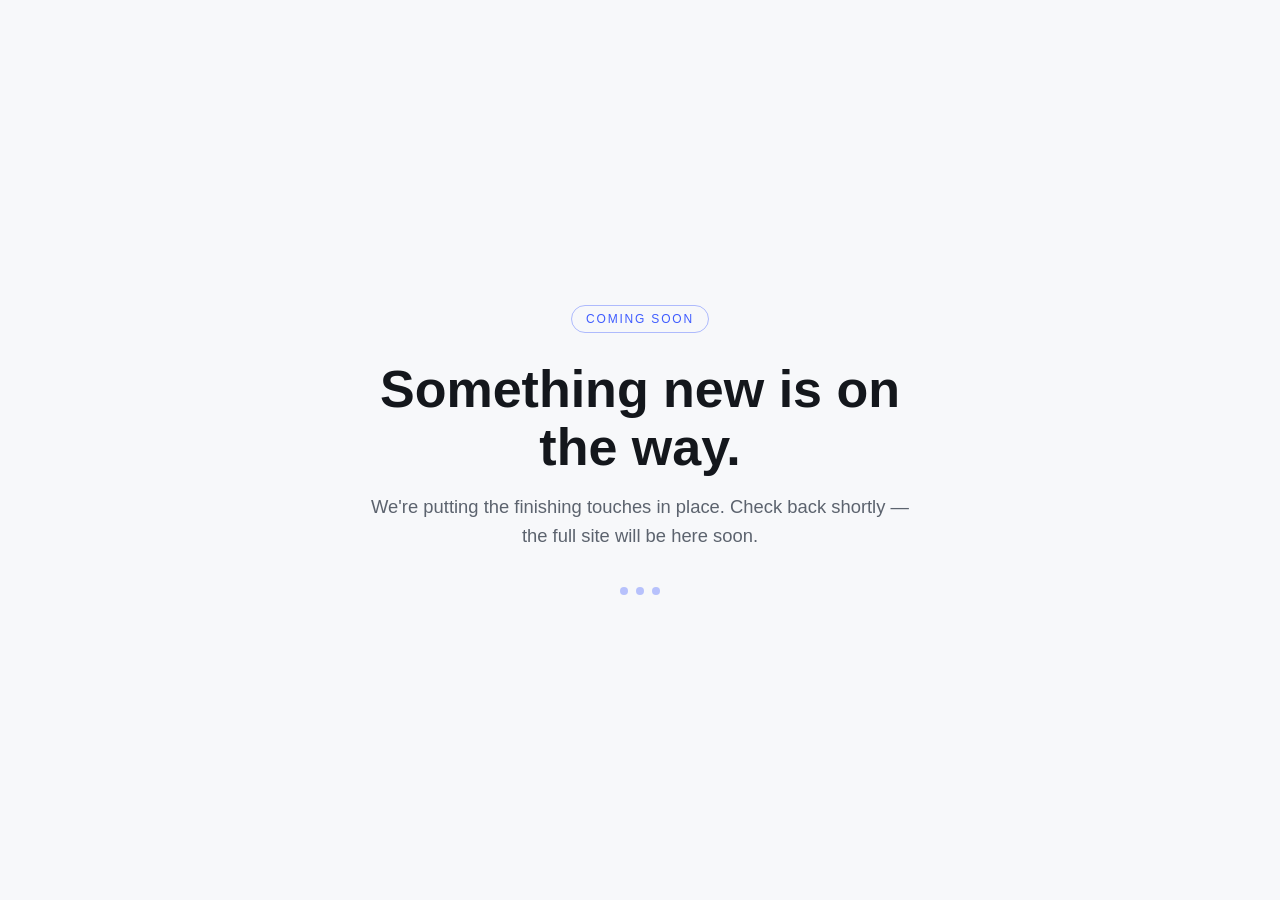
==== index.html @ d92515ae "Add coming soon placeholder page" ====
<!DOCTYPE html>
<html lang="en">
<head>
  <meta charset="UTF-8" />
  <meta name="viewport" content="width=device-width, initial-scale=1.0" />
  <title>Coming Soon</title>
  <style>
    :root {
      --bg: #0f1115;
      --fg: #f5f6f8;
      --muted: #9aa1ac;
      --accent: #6c8cff;
    }
    @media (prefers-color-scheme: light) {
      :root {
        --bg: #f7f8fa;
        --fg: #14171c;
        --muted: #5c636e;
        --accent: #3f5cff;
      }
    }
    * { box-sizing: border-box; }
    html, body { height: 100%; margin: 0; }
    body {
      display: flex;
      align-items: center;
      justify-content: center;
      min-height: 100vh;
      padding: 24px;
      background: var(--bg);
      color: var(--fg);
      font-family: -apple-system, BlinkMacSystemFont, "Segoe UI", Roboto, Helvetica, Arial, sans-serif;
      -webkit-font-smoothing: antialiased;
      text-align: center;
    }
    main {
      max-width: 560px;
    }
    .badge {
      display: inline-block;
      font-size: 0.75rem;
      letter-spacing: 0.15em;
      text-transform: uppercase;
      color: var(--accent);
      border: 1px solid color-mix(in srgb, var(--accent) 40%, transparent);
      border-radius: 999px;
      padding: 6px 14px;
      margin-bottom: 28px;
    }
    h1 {
      font-size: clamp(2rem, 6vw, 3.25rem);
      line-height: 1.1;
      font-weight: 650;
      margin: 0 0 16px;
    }
    p {
      font-size: clamp(1rem, 2.5vw, 1.15rem);
      line-height: 1.6;
      color: var(--muted);
      margin: 0;
    }
    .dots {
      margin-top: 36px;
      display: flex;
      gap: 8px;
      justify-content: center;
    }
    .dots span {
      width: 8px;
      height: 8px;
      border-radius: 50%;
      background: var(--accent);
      opacity: 0.35;
      animation: pulse 1.4s ease-in-out infinite;
    }
    .dots span:nth-child(2) { animation-delay: 0.2s; }
    .dots span:nth-child(3) { animation-delay: 0.4s; }
    @keyframes pulse {
      0%, 100% { opacity: 0.25; transform: scale(1); }
      50% { opacity: 1; transform: scale(1.3); }
    }
    @media (prefers-reduced-motion: reduce) {
      .dots span { animation: none; opacity: 0.6; }
    }
  </style>
</head>
<body>
  <main>
    <span class="badge">Coming soon</span>
    <h1>Something new is on the way.</h1>
    <p>We're putting the finishing touches in place. Check back shortly — the full site will be here soon.</p>
    <div class="dots" aria-hidden="true">
      <span></span><span></span><span></span>
    </div>
  </main>
</body>
</html>
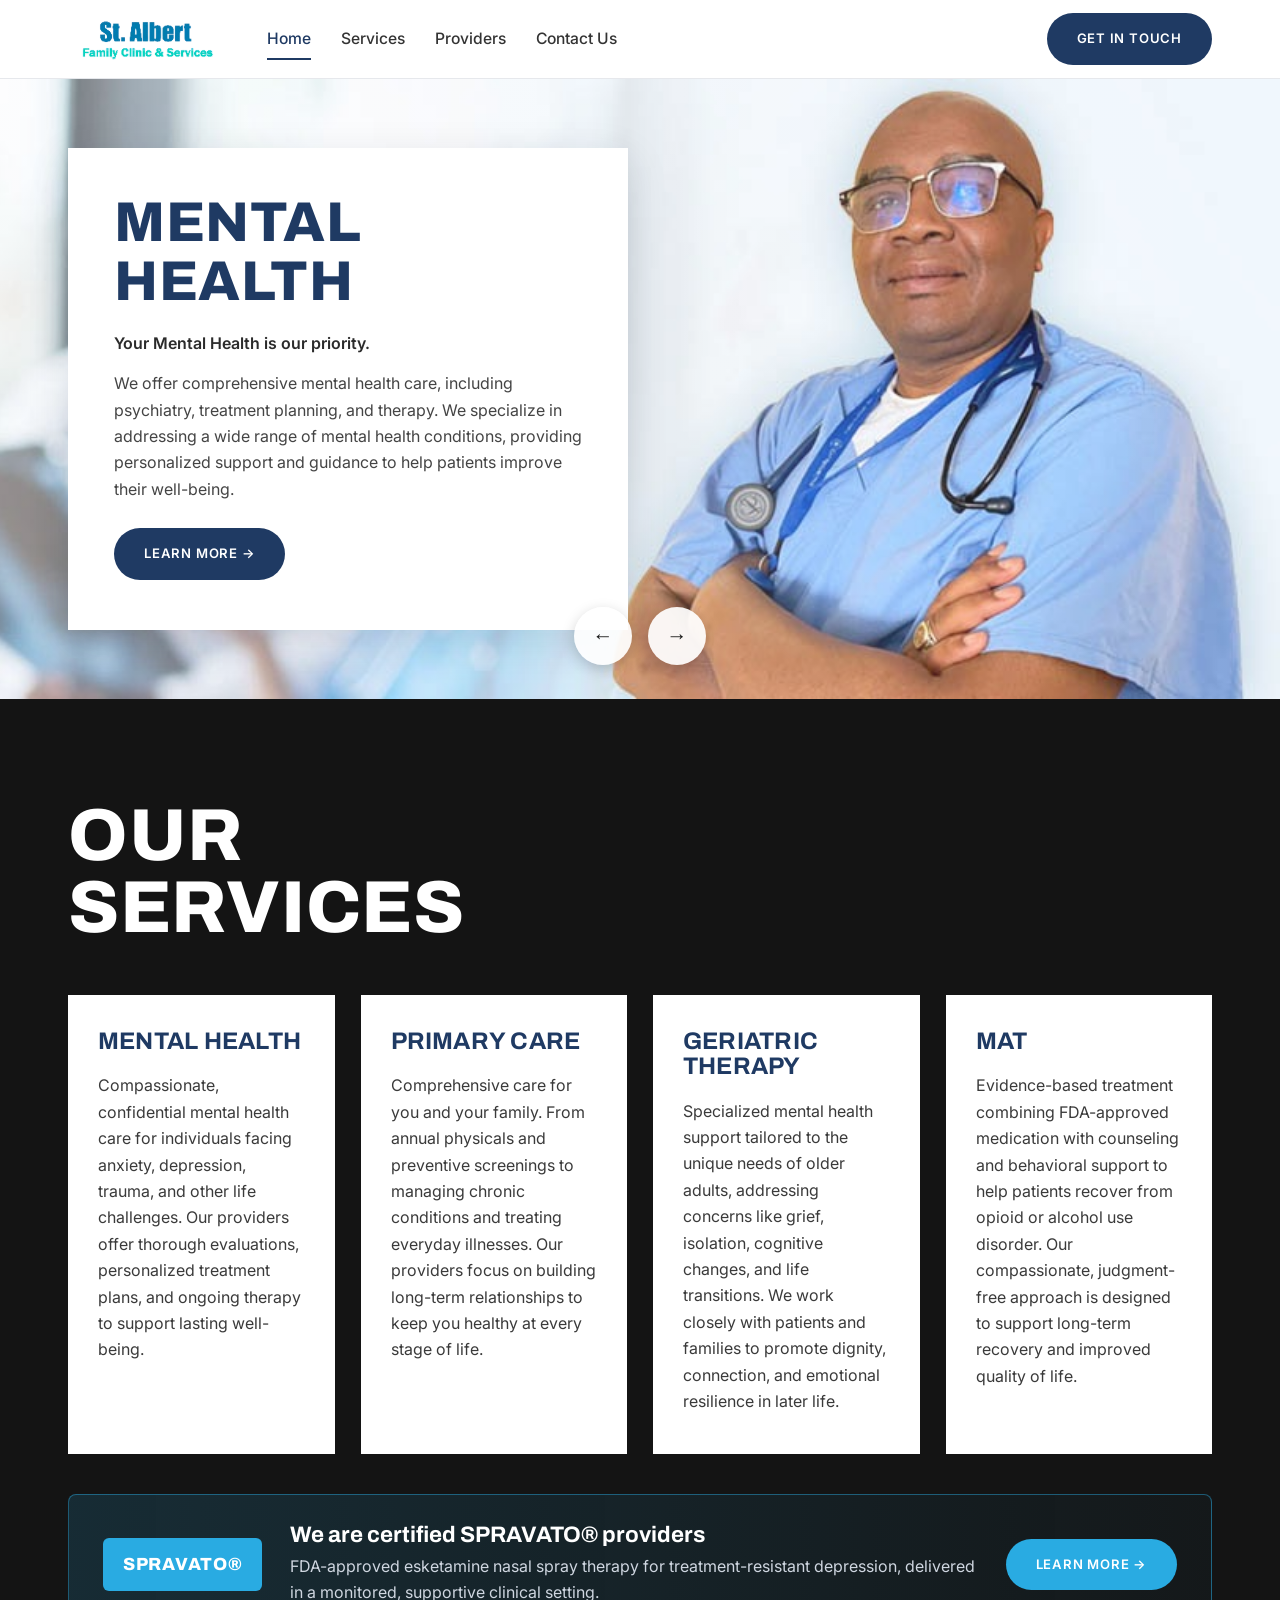
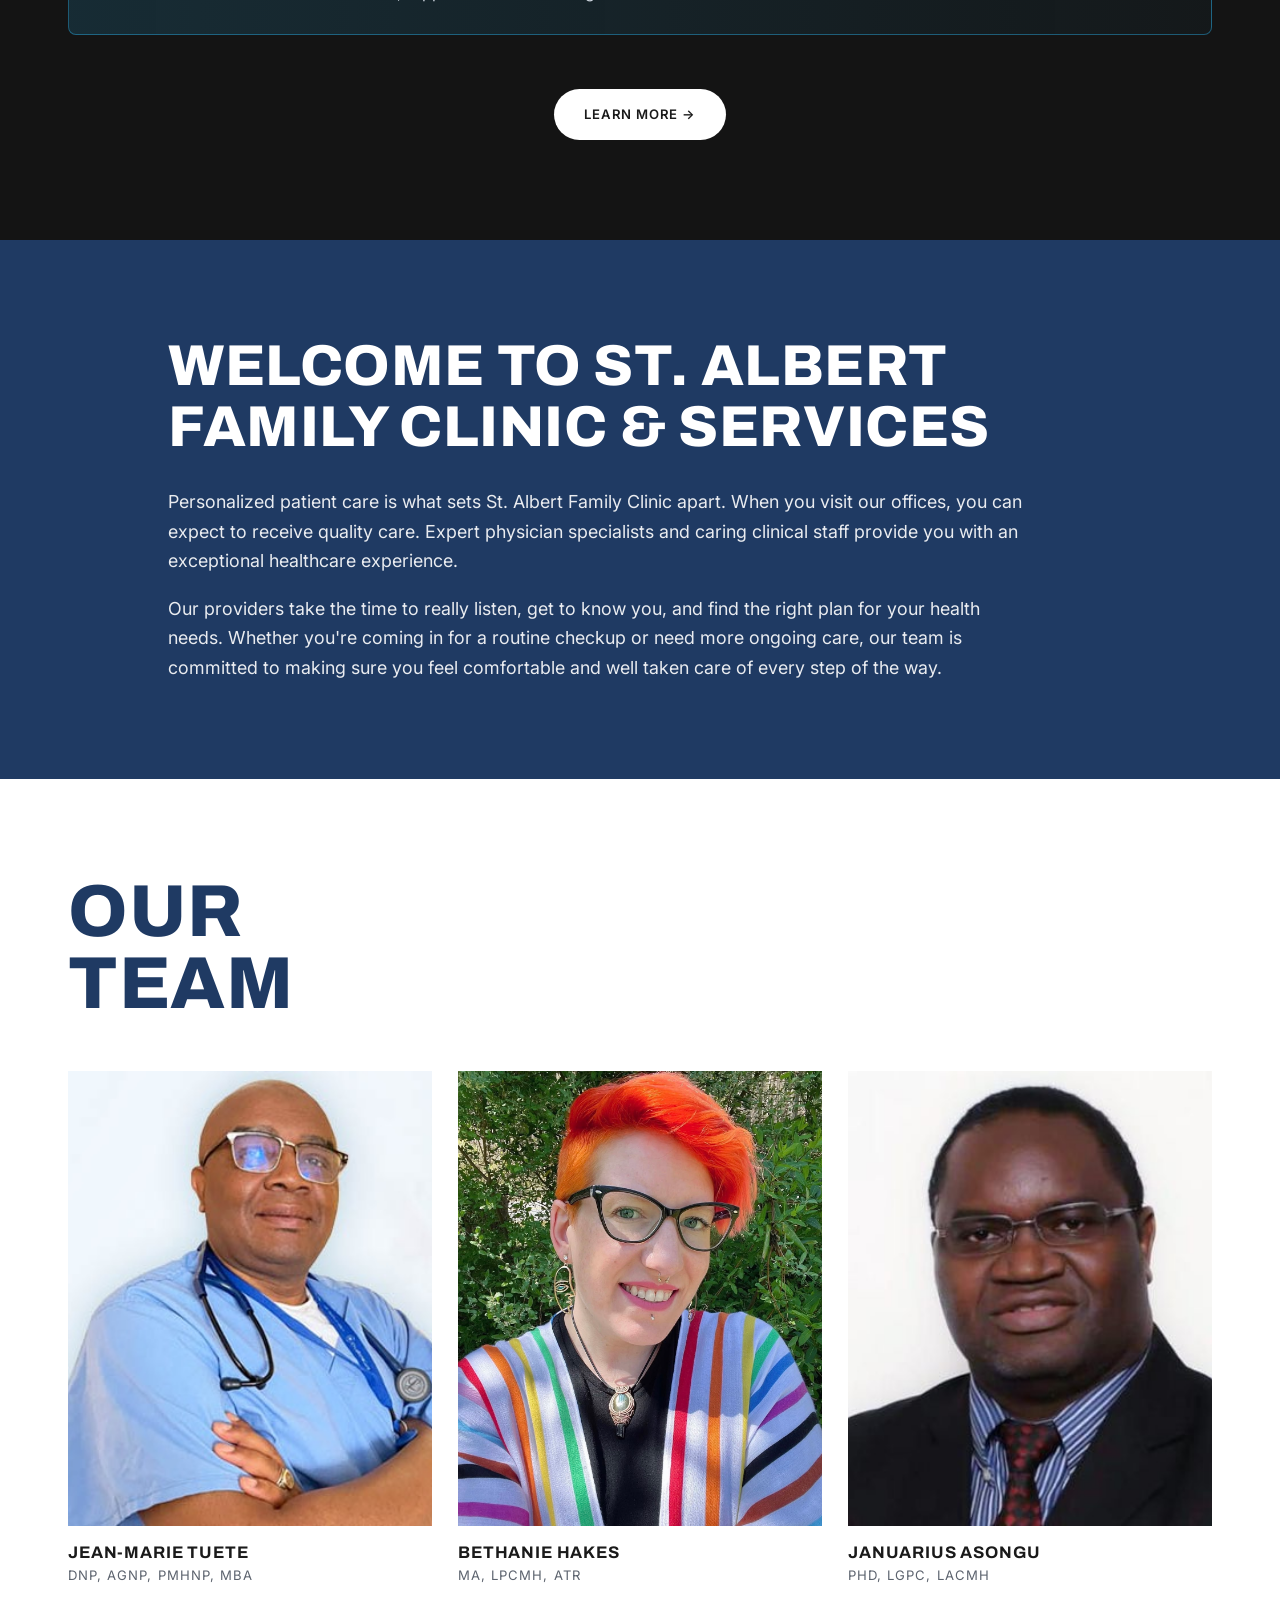
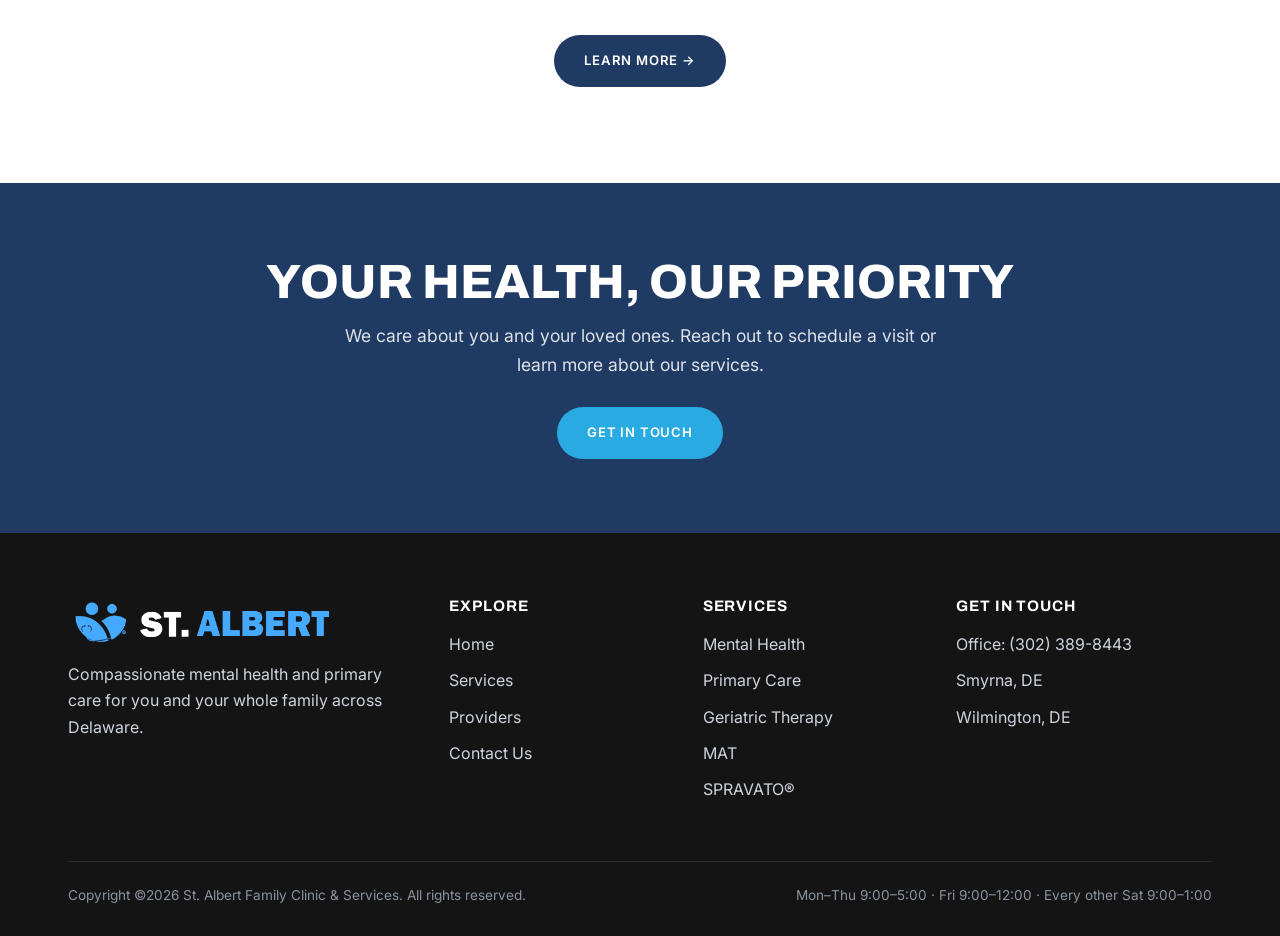
==== commit fb378db2: "Build full St. Albert Family Clinic website (home, services, providers, contact) Co-Authored-By: Cla" ====
--- a/index.html
+++ b/index.html
@@ -3,95 +3,227 @@
 <head>
   <meta charset="UTF-8" />
   <meta name="viewport" content="width=device-width, initial-scale=1.0" />
-  <title>Coming Soon</title>
-  <style>
-    :root {
-      --bg: #0f1115;
-      --fg: #f5f6f8;
-      --muted: #9aa1ac;
-      --accent: #6c8cff;
-    }
-    @media (prefers-color-scheme: light) {
-      :root {
-        --bg: #f7f8fa;
-        --fg: #14171c;
-        --muted: #5c636e;
-        --accent: #3f5cff;
-      }
-    }
-    * { box-sizing: border-box; }
-    html, body { height: 100%; margin: 0; }
-    body {
-      display: flex;
-      align-items: center;
-      justify-content: center;
-      min-height: 100vh;
-      padding: 24px;
-      background: var(--bg);
-      color: var(--fg);
-      font-family: -apple-system, BlinkMacSystemFont, "Segoe UI", Roboto, Helvetica, Arial, sans-serif;
-      -webkit-font-smoothing: antialiased;
-      text-align: center;
-    }
-    main {
-      max-width: 560px;
-    }
-    .badge {
-      display: inline-block;
-      font-size: 0.75rem;
-      letter-spacing: 0.15em;
-      text-transform: uppercase;
-      color: var(--accent);
-      border: 1px solid color-mix(in srgb, var(--accent) 40%, transparent);
-      border-radius: 999px;
-      padding: 6px 14px;
-      margin-bottom: 28px;
-    }
-    h1 {
-      font-size: clamp(2rem, 6vw, 3.25rem);
-      line-height: 1.1;
-      font-weight: 650;
-      margin: 0 0 16px;
-    }
-    p {
-      font-size: clamp(1rem, 2.5vw, 1.15rem);
-      line-height: 1.6;
-      color: var(--muted);
-      margin: 0;
-    }
-    .dots {
-      margin-top: 36px;
-      display: flex;
-      gap: 8px;
-      justify-content: center;
-    }
-    .dots span {
-      width: 8px;
-      height: 8px;
-      border-radius: 50%;
-      background: var(--accent);
-      opacity: 0.35;
-      animation: pulse 1.4s ease-in-out infinite;
-    }
-    .dots span:nth-child(2) { animation-delay: 0.2s; }
-    .dots span:nth-child(3) { animation-delay: 0.4s; }
-    @keyframes pulse {
-      0%, 100% { opacity: 0.25; transform: scale(1); }
-      50% { opacity: 1; transform: scale(1.3); }
-    }
-    @media (prefers-reduced-motion: reduce) {
-      .dots span { animation: none; opacity: 0.6; }
-    }
-  </style>
+  <title>St. Albert Family Clinic &amp; Services</title>
+  <meta name="description" content="St. Albert Family Clinic & Services offers compassionate mental health and primary care in Delaware. Smyrna and Wilmington." />
+  <link rel="preconnect" href="https://fonts.googleapis.com" />
+  <link rel="preconnect" href="https://fonts.gstatic.com" crossorigin />
+  <link href="https://fonts.googleapis.com/css2?family=Archivo:wght@500;600;700;800;900&family=Inter:wght@400;500;600;700&display=swap" rel="stylesheet" />
+  <link rel="stylesheet" href="styles.css" />
 </head>
 <body>
-  <main>
-    <span class="badge">Coming soon</span>
-    <h1>Something new is on the way.</h1>
-    <p>We're putting the finishing touches in place. Check back shortly — the full site will be here soon.</p>
-    <div class="dots" aria-hidden="true">
-      <span></span><span></span><span></span>
-    </div>
-  </main>
+
+  <!-- ===== Header ===== -->
+  <header class="site-header">
+    <div class="wrap header-inner">
+      <a class="logo" href="index.html">
+        <img src="images/St_Albert-removebg-preview.png" alt="St. Albert Family Clinic & Services" />
+      </a>
+      <nav class="nav">
+        <a href="index.html" class="active">Home</a>
+        <a href="services.html">Services</a>
+        <a href="providers.html">Providers</a>
+        <a href="contact.html">Contact Us</a>
+      </nav>
+      <a href="contact.html" class="btn btn-navy header-cta">Get in Touch</a>
+      <button class="nav-toggle" aria-label="Menu"><span></span><span></span><span></span></button>
+    </div>
+  </header>
+
+  <!-- ===== Hero slider ===== -->
+  <section class="hero">
+    <div class="slides">
+
+      <div class="slide active" style="background-image: linear-gradient(90deg, rgba(255,255,255,0.4), rgba(255,255,255,0)), url('images/tuete-hero.jpg'); background-position: right center;">
+        <div class="wrap">
+          <div class="slide-card">
+            <h1>Mental Health</h1>
+            <p class="lead">Your Mental Health is our priority.</p>
+            <p>We offer comprehensive mental health care, including psychiatry, treatment planning, and therapy. We specialize in addressing a wide range of mental health conditions, providing personalized support and guidance to help patients improve their well-being.</p>
+            <a href="services.html" class="btn btn-navy">Learn More →</a>
+          </div>
+        </div>
+      </div>
+
+      <div class="slide" style="background-image: linear-gradient(90deg, rgba(255,255,255,0.4), rgba(255,255,255,0)), url('images/primary-care.png'); background-position: right center;">
+        <div class="wrap">
+          <div class="slide-card">
+            <h1>Primary Care</h1>
+            <p class="lead">From preventive care to checkups.</p>
+            <p>From preventive care and checkups, to immunizations and exams, our primary care physicians and providers work to keep you and your whole family healthy and strong each and every day.</p>
+            <a href="services.html" class="btn btn-navy">Learn More →</a>
+          </div>
+        </div>
+      </div>
+
+      <div class="slide" style="background-image: linear-gradient(90deg, rgba(0,0,0,0.15), rgba(0,0,0,0.05)), url('images/WhatsApp-Image-2024-10-11-a-17.03.51_e8e4cd5e.jpg');">
+        <div class="wrap">
+          <div class="slide-card">
+            <h1>On Call Urgent Line</h1>
+            <p class="lead">On Call Line: (302) 389-8443</p>
+            <p>Our clinic may be able to schedule urgent visits. We offer rapid diagnosis, treatment, and stabilization for urgent health concerns.</p>
+            <a href="contact.html" class="btn btn-navy">Learn More →</a>
+          </div>
+        </div>
+      </div>
+
+      <div class="slide" style="background-image: linear-gradient(90deg, rgba(0,0,0,0.25), rgba(0,0,0,0.05)), url('images/WhatsApp-Image-2024-10-11-a-17.03.52_1c0dfedb.jpg');">
+        <div class="wrap">
+          <div class="slide-card">
+            <h1>Our Providers</h1>
+            <p>From routine check-ups to specialized exams, our specialized providers are committed to ensuring the well-being of you and your loved ones.</p>
+            <a href="providers.html" class="btn btn-navy">Learn More →</a>
+          </div>
+        </div>
+      </div>
+
+      <div class="slide" style="background-image: linear-gradient(90deg, rgba(0,0,0,0.2), rgba(0,0,0,0.05)), url('images/WhatsApp-Image-2024-10-11-a-17.03.53_828db34a.jpg');">
+        <div class="wrap">
+          <div class="slide-card">
+            <h1>We Take Care</h1>
+            <p class="lead">At St. Albert Family Clinic &amp; Services</p>
+            <p>We care about you and your loved ones' mental health. We also provide primary health services through our team of providers. Do not hesitate to contact us for more information.</p>
+            <a href="services.html" class="btn btn-navy">Learn More →</a>
+          </div>
+        </div>
+      </div>
+
+    </div>
+    <div class="slider-arrows">
+      <button class="slide-prev" aria-label="Previous slide">←</button>
+      <button class="slide-next" aria-label="Next slide">→</button>
+    </div>
+  </section>
+
+  <!-- ===== Services ===== -->
+  <section class="services">
+    <div class="wrap">
+      <div class="section-head">
+        <h2 class="display-title">Our<br />Services</h2>
+      </div>
+      <div class="services-grid">
+        <article class="service-card">
+          <h3>Mental Health</h3>
+          <p>Compassionate, confidential mental health care for individuals facing anxiety, depression, trauma, and other life challenges. Our providers offer thorough evaluations, personalized treatment plans, and ongoing therapy to support lasting well-being.</p>
+        </article>
+        <article class="service-card">
+          <h3>Primary Care</h3>
+          <p>Comprehensive care for you and your family. From annual physicals and preventive screenings to managing chronic conditions and treating everyday illnesses. Our providers focus on building long-term relationships to keep you healthy at every stage of life.</p>
+        </article>
+        <article class="service-card">
+          <h3>Geriatric Therapy</h3>
+          <p>Specialized mental health support tailored to the unique needs of older adults, addressing concerns like grief, isolation, cognitive changes, and life transitions. We work closely with patients and families to promote dignity, connection, and emotional resilience in later life.</p>
+        </article>
+        <article class="service-card">
+          <h3>MAT</h3>
+          <p>Evidence-based treatment combining FDA-approved medication with counseling and behavioral support to help patients recover from opioid or alcohol use disorder. Our compassionate, judgment-free approach is designed to support long-term recovery and improved quality of life.</p>
+        </article>
+      </div>
+      <div class="spravato-callout">
+        <div class="spravato-mark">SPRAVATO®</div>
+        <div class="spravato-text">
+          <h3>We are certified SPRAVATO® providers</h3>
+          <p>FDA-approved esketamine nasal spray therapy for treatment-resistant depression, delivered in a monitored, supportive clinical setting.</p>
+        </div>
+        <a href="services.html" class="btn btn-cyan spravato-btn">Learn More →</a>
+      </div>
+      <div class="services-cta">
+        <a href="services.html" class="btn btn-ghost-light">Learn More →</a>
+      </div>
+    </div>
+  </section>
+
+  <!-- ===== Welcome ===== -->
+  <section class="welcome-band">
+    <div class="wrap welcome-inner">
+      <h2>Welcome to St. Albert Family Clinic &amp; Services</h2>
+      <div class="welcome-copy">
+        <p>Personalized patient care is what sets St. Albert Family Clinic apart. When you visit our offices, you can expect to receive quality care. Expert physician specialists and caring clinical staff provide you with an exceptional healthcare experience.</p>
+        <p>Our providers take the time to really listen, get to know you, and find the right plan for your health needs. Whether you're coming in for a routine checkup or need more ongoing care, our team is committed to making sure you feel comfortable and well taken care of every step of the way.</p>
+      </div>
+    </div>
+  </section>
+
+  <!-- ===== Team ===== -->
+  <section class="section">
+    <div class="wrap">
+      <div class="section-head">
+        <h2 class="display-title">Our<br />Team</h2>
+      </div>
+      <div class="team-grid">
+        <article class="team-card">
+          <div class="team-photo"><img src="images/tuete-crop.jpg" alt="Jean-Marie Tuete" /></div>
+          <h3>Jean-Marie Tuete</h3>
+          <div class="role">DNP, AGNP, PMHNP, MBA</div>
+        </article>
+        <article class="team-card">
+          <div class="team-photo"><img src="images/IMG_8490.jpg" alt="Bethanie Hakes" /></div>
+          <h3>Bethanie Hakes</h3>
+          <div class="role">MA, LPCMH, ATR</div>
+        </article>
+        <article class="team-card">
+          <div class="team-photo"><img src="images/jj.jpeg" alt="Januarius Asongu" /></div>
+          <h3>Januarius Asongu</h3>
+          <div class="role">PhD, LGPC, LACMH</div>
+        </article>
+      </div>
+      <div class="team-cta">
+        <a href="providers.html" class="btn btn-navy">Learn More →</a>
+      </div>
+    </div>
+  </section>
+
+  <!-- ===== CTA band ===== -->
+  <section class="cta-band">
+    <div class="wrap">
+      <h2>Your health, our priority</h2>
+      <p>We care about you and your loved ones. Reach out to schedule a visit or learn more about our services.</p>
+      <a href="contact.html" class="btn btn-cyan">Get in Touch</a>
+    </div>
+  </section>
+
+  <!-- ===== Footer ===== -->
+  <footer class="site-footer">
+    <div class="wrap">
+      <div class="footer-grid">
+        <div>
+          <img src="images/saint-ab25.png" alt="St. Albert Family Clinic & Services" />
+          <p>Compassionate mental health and primary care for you and your whole family across Delaware.</p>
+        </div>
+        <div>
+          <h4>Explore</h4>
+          <ul class="footer-links">
+            <li><a href="index.html">Home</a></li>
+            <li><a href="services.html">Services</a></li>
+            <li><a href="providers.html">Providers</a></li>
+            <li><a href="contact.html">Contact Us</a></li>
+          </ul>
+        </div>
+        <div>
+          <h4>Services</h4>
+          <ul class="footer-links">
+            <li><a href="services.html">Mental Health</a></li>
+            <li><a href="services.html">Primary Care</a></li>
+            <li><a href="services.html">Geriatric Therapy</a></li>
+            <li><a href="services.html">MAT</a></li>
+            <li><a href="services.html">SPRAVATO®</a></li>
+          </ul>
+        </div>
+        <div>
+          <h4>Get in Touch</h4>
+          <ul class="footer-links">
+            <li>Office: <a href="tel:+13023898443">(302) 389-8443</a></li>
+            <li>Smyrna, DE</li>
+            <li>Wilmington, DE</li>
+          </ul>
+        </div>
+      </div>
+      <div class="footer-bottom">
+        <span>Copyright ©2026 St. Albert Family Clinic &amp; Services. All rights reserved.</span>
+        <span>Mon–Thu 9:00–5:00 · Fri 9:00–12:00 · Every other Sat 9:00–1:00</span>
+      </div>
+    </div>
+  </footer>
+
+  <script src="main.js"></script>
 </body>
 </html>
--- a/styles.css
+++ b/styles.css
@@ -0,0 +1,631 @@
+/* ============================================================
+   St. Albert Family Clinic & Services
+   Shared stylesheet
+   ============================================================ */
+
+:root {
+  --navy: #1f3a63;
+  --navy-dark: #16294a;
+  --cyan: #29abe2;
+  --ink: #1a1a1a;
+  --near-black: #141414;
+  --text: #2b2b2b;
+  --muted: #5c636e;
+  --line: #e6e8ec;
+  --bg: #ffffff;
+  --bg-soft: #f6f8fb;
+  --white: #ffffff;
+  --radius: 6px;
+  --shadow: 0 12px 40px rgba(20, 30, 55, 0.12);
+  --wrap: 1200px;
+  --font-display: "Archivo", -apple-system, BlinkMacSystemFont, "Segoe UI", sans-serif;
+  --font-body: "Inter", -apple-system, BlinkMacSystemFont, "Segoe UI", Roboto, Helvetica, Arial, sans-serif;
+}
+
+* { box-sizing: border-box; }
+
+html { scroll-behavior: smooth; }
+
+body {
+  margin: 0;
+  font-family: var(--font-body);
+  color: var(--text);
+  background: var(--bg);
+  line-height: 1.65;
+  -webkit-font-smoothing: antialiased;
+  text-rendering: optimizeLegibility;
+}
+
+img { max-width: 100%; display: block; }
+
+a { color: inherit; text-decoration: none; }
+
+h1, h2, h3, h4 {
+  font-family: var(--font-display);
+  color: var(--navy);
+  line-height: 1.05;
+  margin: 0;
+}
+
+.wrap {
+  max-width: var(--wrap);
+  margin: 0 auto;
+  padding: 0 28px;
+}
+
+/* ---------- Buttons ---------- */
+.btn {
+  display: inline-flex;
+  align-items: center;
+  gap: 10px;
+  font-family: var(--font-body);
+  font-weight: 600;
+  letter-spacing: 0.06em;
+  text-transform: uppercase;
+  font-size: 0.82rem;
+  padding: 15px 30px;
+  border-radius: 999px;
+  border: none;
+  cursor: pointer;
+  transition: transform 0.15s ease, background 0.2s ease, color 0.2s ease;
+}
+.btn-navy { background: var(--navy); color: #fff; }
+.btn-navy:hover { background: var(--navy-dark); transform: translateY(-2px); }
+.btn-outline { background: transparent; color: var(--navy); border: 2px solid var(--navy); }
+.btn-outline:hover { background: var(--navy); color: #fff; }
+.btn-cyan { background: var(--cyan); color: #fff; }
+.btn-cyan:hover { background: #1c93c6; transform: translateY(-2px); }
+
+/* ============================================================
+   Header
+   ============================================================ */
+.site-header {
+  position: sticky;
+  top: 0;
+  z-index: 100;
+  background: rgba(255, 255, 255, 0.96);
+  backdrop-filter: saturate(180%) blur(8px);
+  border-bottom: 1px solid var(--line);
+}
+.header-inner {
+  display: flex;
+  align-items: center;
+  gap: 32px;
+  min-height: 78px;
+}
+.logo img { height: 46px; width: auto; }
+
+.nav {
+  display: flex;
+  align-items: center;
+  gap: 30px;
+  margin-left: 8px;
+}
+.nav a {
+  font-weight: 500;
+  font-size: 0.98rem;
+  color: #333;
+  padding: 6px 0;
+  position: relative;
+}
+.nav a:hover { color: var(--navy); }
+.nav a.active { color: var(--navy); }
+.nav a.active::after {
+  content: "";
+  position: absolute;
+  left: 0; right: 0; bottom: -2px;
+  height: 2px;
+  background: var(--navy);
+}
+.header-cta { margin-left: auto; }
+
+.nav-toggle {
+  display: none;
+  margin-left: auto;
+  background: none;
+  border: none;
+  cursor: pointer;
+  padding: 8px;
+}
+.nav-toggle span {
+  display: block;
+  width: 26px;
+  height: 2px;
+  background: var(--navy);
+  margin: 6px 0;
+  transition: 0.2s;
+}
+
+/* ============================================================
+   Hero slider
+   ============================================================ */
+.hero {
+  position: relative;
+  overflow: hidden;
+  background: #000;
+}
+.slides { position: relative; }
+.slide {
+  position: relative;
+  display: none;
+  min-height: 620px;
+  background-size: cover;
+  background-position: center;
+}
+.slide.active { display: block; animation: fade 0.7s ease; }
+@keyframes fade { from { opacity: 0.4; } to { opacity: 1; } }
+
+.slide .wrap {
+  min-height: 620px;
+  display: flex;
+  align-items: center;
+}
+.slide-card {
+  background: #fff;
+  max-width: 560px;
+  padding: 46px 46px 50px;
+  box-shadow: var(--shadow);
+}
+.slide-card h1 {
+  font-size: clamp(2.2rem, 4.6vw, 3.5rem);
+  font-weight: 800;
+  letter-spacing: 0.01em;
+  text-transform: uppercase;
+  margin-bottom: 18px;
+}
+.slide-card .lead {
+  font-weight: 600;
+  color: var(--text);
+  margin: 0 0 14px;
+}
+.slide-card p { color: #444; margin: 0 0 26px; }
+
+.slider-arrows {
+  position: absolute;
+  bottom: 34px;
+  left: 50%;
+  transform: translateX(-50%);
+  display: flex;
+  gap: 16px;
+  z-index: 5;
+}
+.slider-arrows button {
+  width: 58px;
+  height: 58px;
+  border-radius: 50%;
+  border: none;
+  background: rgba(255, 255, 255, 0.92);
+  color: var(--ink);
+  font-size: 1.3rem;
+  cursor: pointer;
+  display: grid;
+  place-items: center;
+  transition: 0.2s;
+  box-shadow: 0 4px 14px rgba(0,0,0,0.18);
+}
+.slider-arrows button:hover { background: #fff; transform: scale(1.06); }
+
+/* ============================================================
+   Sections
+   ============================================================ */
+.section { padding: 96px 0; }
+.section-soft { background: var(--bg-soft); }
+
+.section-head { margin-bottom: 52px; }
+.display-title {
+  font-size: clamp(2.6rem, 6vw, 4.6rem);
+  font-weight: 800;
+  text-transform: uppercase;
+  letter-spacing: 0.01em;
+  line-height: 0.98;
+}
+.eyebrow {
+  text-transform: uppercase;
+  letter-spacing: 0.22em;
+  font-size: 0.78rem;
+  font-weight: 700;
+  color: var(--cyan);
+  margin-bottom: 14px;
+}
+
+/* ---------- Services (dark) ---------- */
+.services {
+  background: var(--near-black);
+  color: #fff;
+  padding: 100px 0;
+}
+.services .display-title { color: #fff; }
+.services-grid {
+  display: grid;
+  grid-template-columns: repeat(4, 1fr);
+  gap: 26px;
+  margin-top: 8px;
+}
+.service-card {
+  background: #fff;
+  color: var(--text);
+  padding: 34px 30px 40px;
+  min-height: 400px;
+}
+.service-card h3 {
+  color: var(--navy);
+  text-transform: uppercase;
+  font-size: 1.5rem;
+  font-weight: 700;
+  letter-spacing: 0.01em;
+  margin-bottom: 18px;
+}
+.service-card p { margin: 0; color: #3a3a3a; }
+/* SPRAVATO highlight callout (inside dark services section) */
+.spravato-callout {
+  margin-top: 40px;
+  background: linear-gradient(90deg, rgba(41,171,226,0.16), rgba(41,171,226,0.03));
+  border: 1px solid rgba(41,171,226,0.45);
+  border-radius: 8px;
+  padding: 28px 34px;
+  display: flex;
+  align-items: center;
+  gap: 28px;
+  flex-wrap: wrap;
+}
+.spravato-mark {
+  font-family: var(--font-display);
+  font-weight: 800;
+  letter-spacing: 0.04em;
+  color: #fff;
+  background: var(--cyan);
+  padding: 12px 20px;
+  border-radius: 6px;
+  font-size: 1.1rem;
+  white-space: nowrap;
+}
+.spravato-text { flex: 1 1 340px; }
+.spravato-text h3 {
+  color: #fff;
+  text-transform: none;
+  font-size: 1.4rem;
+  font-weight: 700;
+  margin-bottom: 6px;
+}
+.spravato-text p { color: #cfd6e0; margin: 0; }
+.spravato-btn { flex-shrink: 0; }
+
+.services-cta { text-align: center; margin-top: 54px; }
+.btn-ghost-light {
+  background: #fff; color: var(--ink);
+}
+.btn-ghost-light:hover { background: #f0f0f0; color: var(--ink); }
+
+/* ---------- Team ---------- */
+.team-grid {
+  display: grid;
+  grid-template-columns: repeat(3, 1fr);
+  gap: 26px;
+  margin-top: 8px;
+}
+.team-card { }
+.team-photo {
+  aspect-ratio: 4 / 5;
+  overflow: hidden;
+  background: var(--bg-soft);
+}
+.team-photo img { width: 100%; height: 100%; object-fit: cover; }
+.team-card h3 {
+  text-transform: uppercase;
+  font-size: 1.05rem;
+  font-weight: 700;
+  letter-spacing: 0.05em;
+  margin: 18px 0 4px;
+  color: var(--ink);
+}
+.team-card .role {
+  color: var(--muted);
+  font-size: 0.82rem;
+  letter-spacing: 0.08em;
+  text-transform: uppercase;
+}
+.team-cta { text-align: center; margin-top: 48px; }
+
+/* ---------- Welcome band (navy) ---------- */
+.welcome-band {
+  background: var(--navy);
+  color: #fff;
+  padding: 96px 0;
+}
+.welcome-inner { max-width: 1000px; }
+.welcome-band h2 {
+  color: #fff;
+  font-size: clamp(2.2rem, 5vw, 3.6rem);
+  font-weight: 800;
+  text-transform: uppercase;
+  letter-spacing: 0.01em;
+  margin-bottom: 30px;
+}
+.welcome-copy p {
+  color: rgba(255, 255, 255, 0.9);
+  font-size: 1.12rem;
+  margin: 0 0 18px;
+  max-width: 860px;
+}
+.welcome-copy p:last-child { margin-bottom: 0; }
+
+/* ---------- Split / feature rows ---------- */
+.split {
+  display: grid;
+  grid-template-columns: 1fr 1fr;
+  align-items: center;
+  gap: 60px;
+}
+.split.reverse .split-media { order: 2; }
+.split-media img {
+  width: 100%;
+  border-radius: var(--radius);
+  box-shadow: var(--shadow);
+}
+.split-body h2 {
+  font-size: clamp(2rem, 4vw, 3rem);
+  font-weight: 800;
+  text-transform: uppercase;
+  margin-bottom: 20px;
+}
+.split-body p { color: var(--text); margin: 0 0 18px; }
+
+/* ---------- Stats ---------- */
+.stats {
+  display: grid;
+  grid-template-columns: repeat(3, 1fr);
+  gap: 24px;
+  text-align: center;
+}
+.stat .num {
+  font-family: var(--font-display);
+  font-size: 3rem;
+  font-weight: 800;
+  color: var(--cyan);
+  line-height: 1;
+}
+.stat .label { color: var(--muted); margin-top: 8px; font-weight: 500; }
+
+/* ---------- Page hero (interior pages) ---------- */
+.page-hero {
+  background: var(--navy);
+  color: #fff;
+  padding: 90px 0 80px;
+  position: relative;
+  overflow: hidden;
+}
+.page-hero::after {
+  content: "";
+  position: absolute;
+  right: -80px; top: -80px;
+  width: 320px; height: 320px;
+  border-radius: 50%;
+  background: rgba(41, 171, 226, 0.18);
+}
+.page-hero h1 {
+  color: #fff;
+  font-size: clamp(2.6rem, 6vw, 4.2rem);
+  font-weight: 800;
+  text-transform: uppercase;
+}
+.page-hero p { color: rgba(255,255,255,0.85); max-width: 640px; margin: 16px 0 0; font-size: 1.1rem; }
+.crumb { color: var(--cyan); text-transform: uppercase; letter-spacing: 0.18em; font-size: 0.76rem; font-weight: 700; margin-bottom: 14px; }
+
+/* ---------- Service detail list ---------- */
+.service-detail {
+  display: grid;
+  grid-template-columns: 1fr 1fr;
+  gap: 60px;
+  align-items: center;
+  padding: 80px 0;
+  border-bottom: 1px solid var(--line);
+}
+.service-detail:last-child { border-bottom: none; }
+.service-detail.reverse .sd-media { order: 2; }
+.service-detail .sd-media img { border-radius: var(--radius); box-shadow: var(--shadow); width: 100%; aspect-ratio: 4 / 3; object-fit: cover; }
+.service-detail h2 {
+  font-size: clamp(1.8rem, 3.4vw, 2.6rem);
+  font-weight: 800;
+  text-transform: uppercase;
+  margin-bottom: 8px;
+}
+.service-detail .tag { color: var(--cyan); font-weight: 700; text-transform: uppercase; letter-spacing: 0.1em; font-size: 1.05rem; margin-bottom: 14px; }
+.service-detail p { color: var(--text); margin: 0 0 14px; }
+.check-list { list-style: none; padding: 0; margin: 8px 0 0; }
+.check-list li { padding: 6px 0 6px 30px; position: relative; }
+.check-list li::before {
+  content: "✓";
+  position: absolute; left: 0; top: 6px;
+  color: var(--cyan); font-weight: 800;
+}
+
+/* ---------- Providers page ---------- */
+.provider {
+  display: grid;
+  grid-template-columns: 340px 1fr;
+  gap: 48px;
+  align-items: start;
+  padding: 56px 0;
+  border-bottom: 1px solid var(--line);
+}
+.provider:last-child { border-bottom: none; }
+.provider .p-photo {
+  border-radius: var(--radius);
+  overflow: hidden;
+  box-shadow: var(--shadow);
+  aspect-ratio: 4 / 5;
+}
+.provider .p-photo img { width: 100%; height: 100%; object-fit: cover; }
+.provider h2 { font-size: 2rem; font-weight: 800; text-transform: uppercase; margin-bottom: 4px; }
+.provider .creds { color: var(--cyan); font-weight: 700; letter-spacing: 0.06em; margin-bottom: 18px; }
+.provider p { margin: 0 0 14px; color: var(--text); }
+.provider .role-title { font-weight: 600; color: var(--ink); margin: -8px 0 18px; }
+.provider h4 {
+  font-family: var(--font-display);
+  text-transform: uppercase;
+  letter-spacing: 0.04em;
+  font-size: 1.05rem;
+  color: var(--navy);
+  margin: 24px 0 12px;
+}
+.provider-expertise {
+  list-style: none;
+  padding: 0;
+  margin: 0;
+  display: grid;
+  grid-template-columns: 1fr 1fr;
+  gap: 6px 24px;
+}
+.provider-expertise li {
+  position: relative;
+  padding-left: 22px;
+  color: var(--text);
+  font-size: 0.95rem;
+}
+.provider-expertise li::before {
+  content: "\2713";
+  position: absolute;
+  left: 0;
+  color: var(--cyan);
+  font-weight: 800;
+}
+@media (max-width: 560px) { .provider-expertise { grid-template-columns: 1fr; } }
+
+/* ---------- Contact ---------- */
+.contact-grid {
+  display: grid;
+  grid-template-columns: 1fr 1fr;
+  gap: 56px;
+}
+.info-card {
+  background: var(--bg-soft);
+  border-radius: var(--radius);
+  padding: 26px 28px;
+  margin-bottom: 20px;
+  border-left: 4px solid var(--cyan);
+}
+.info-card h3 { font-size: 1.15rem; color: var(--navy); margin-bottom: 6px; text-transform: uppercase; letter-spacing: 0.03em; }
+.info-card p { margin: 2px 0; color: var(--text); }
+.info-card a { color: var(--navy); font-weight: 600; }
+
+.form-field { margin-bottom: 18px; }
+.form-field label { display: block; font-weight: 600; margin-bottom: 6px; font-size: 0.9rem; color: var(--ink); }
+.form-field input,
+.form-field textarea,
+.form-field select {
+  width: 100%;
+  padding: 13px 15px;
+  border: 1px solid var(--line);
+  border-radius: var(--radius);
+  font-family: var(--font-body);
+  font-size: 1rem;
+  background: #fff;
+  transition: border 0.2s;
+}
+.form-field input:focus,
+.form-field textarea:focus,
+.form-field select:focus { outline: none; border-color: var(--cyan); }
+.form-note { font-size: 0.85rem; color: var(--muted); margin-top: 10px; }
+
+.locations {
+  display: grid;
+  grid-template-columns: repeat(4, 1fr);
+  gap: 22px;
+  margin-top: 8px;
+}
+.loc-card {
+  background: #fff;
+  border: 1px solid var(--line);
+  border-radius: var(--radius);
+  padding: 26px 24px;
+  transition: 0.2s;
+}
+.loc-card:hover { box-shadow: var(--shadow); transform: translateY(-3px); }
+.loc-card h3 { color: var(--navy); font-size: 1.2rem; margin-bottom: 10px; text-transform: uppercase; }
+.loc-card p { margin: 2px 0; color: var(--text); font-size: 0.95rem; }
+.loc-card .badge {
+  display: inline-block; margin-top: 10px;
+  font-size: 0.72rem; font-weight: 700; text-transform: uppercase; letter-spacing: 0.08em;
+  color: var(--cyan); background: rgba(41,171,226,0.1);
+  padding: 4px 12px; border-radius: 999px;
+}
+
+/* ---------- CTA band ---------- */
+.cta-band {
+  background: var(--navy);
+  color: #fff;
+  padding: 74px 0;
+  text-align: center;
+}
+.cta-band h2 { color: #fff; font-size: clamp(2rem, 4vw, 3rem); font-weight: 800; text-transform: uppercase; margin-bottom: 14px; }
+.cta-band p { color: rgba(255,255,255,0.85); max-width: 620px; margin: 0 auto 28px; font-size: 1.1rem; }
+
+/* ============================================================
+   Footer
+   ============================================================ */
+.site-footer {
+  background: var(--near-black);
+  color: #cfd4dc;
+  padding: 66px 0 30px;
+}
+.footer-grid {
+  display: grid;
+  grid-template-columns: 1.6fr 1fr 1fr 1.2fr;
+  gap: 40px;
+}
+.footer-grid img { height: 44px; margin-bottom: 18px; }
+.site-footer h4 { color: #fff; text-transform: uppercase; letter-spacing: 0.06em; font-size: 0.95rem; margin-bottom: 16px; }
+.site-footer a { color: #cfd4dc; }
+.site-footer a:hover { color: var(--cyan); }
+.footer-links { list-style: none; padding: 0; margin: 0; }
+.footer-links li { margin-bottom: 10px; }
+.footer-bottom {
+  border-top: 1px solid rgba(255,255,255,0.1);
+  margin-top: 48px;
+  padding-top: 22px;
+  display: flex;
+  justify-content: space-between;
+  flex-wrap: wrap;
+  gap: 10px;
+  font-size: 0.85rem;
+  color: #8b929e;
+}
+
+/* ============================================================
+   Responsive
+   ============================================================ */
+@media (max-width: 980px) {
+  .services-grid { grid-template-columns: repeat(2, 1fr); }
+  .locations { grid-template-columns: repeat(2, 1fr); }
+  .footer-grid { grid-template-columns: 1fr 1fr; }
+}
+@media (max-width: 860px) {
+  .nav, .header-cta { display: none; }
+  .nav-toggle { display: block; }
+  .site-header.open .nav {
+    display: flex;
+    position: absolute;
+    top: 78px; left: 0; right: 0;
+    flex-direction: column;
+    background: #fff;
+    padding: 20px 28px;
+    gap: 6px;
+    border-bottom: 1px solid var(--line);
+    box-shadow: var(--shadow);
+  }
+  .site-header.open .nav a { padding: 10px 0; }
+  .split, .service-detail, .service-detail.reverse,
+  .team-grid, .contact-grid, .provider { grid-template-columns: 1fr; }
+  .split.reverse .split-media, .service-detail.reverse .sd-media { order: 0; }
+  .team-grid { grid-template-columns: 1fr 1fr; }
+  .stats { grid-template-columns: 1fr; gap: 30px; }
+  .provider { gap: 24px; }
+  .provider .p-photo { max-width: 320px; }
+}
+@media (max-width: 560px) {
+  .section { padding: 64px 0; }
+  .services-grid, .locations, .team-grid { grid-template-columns: 1fr; }
+  .slide, .slide .wrap { min-height: 520px; }
+  .slide-card { padding: 32px 28px 36px; }
+  .wrap { padding: 0 20px; }
+}
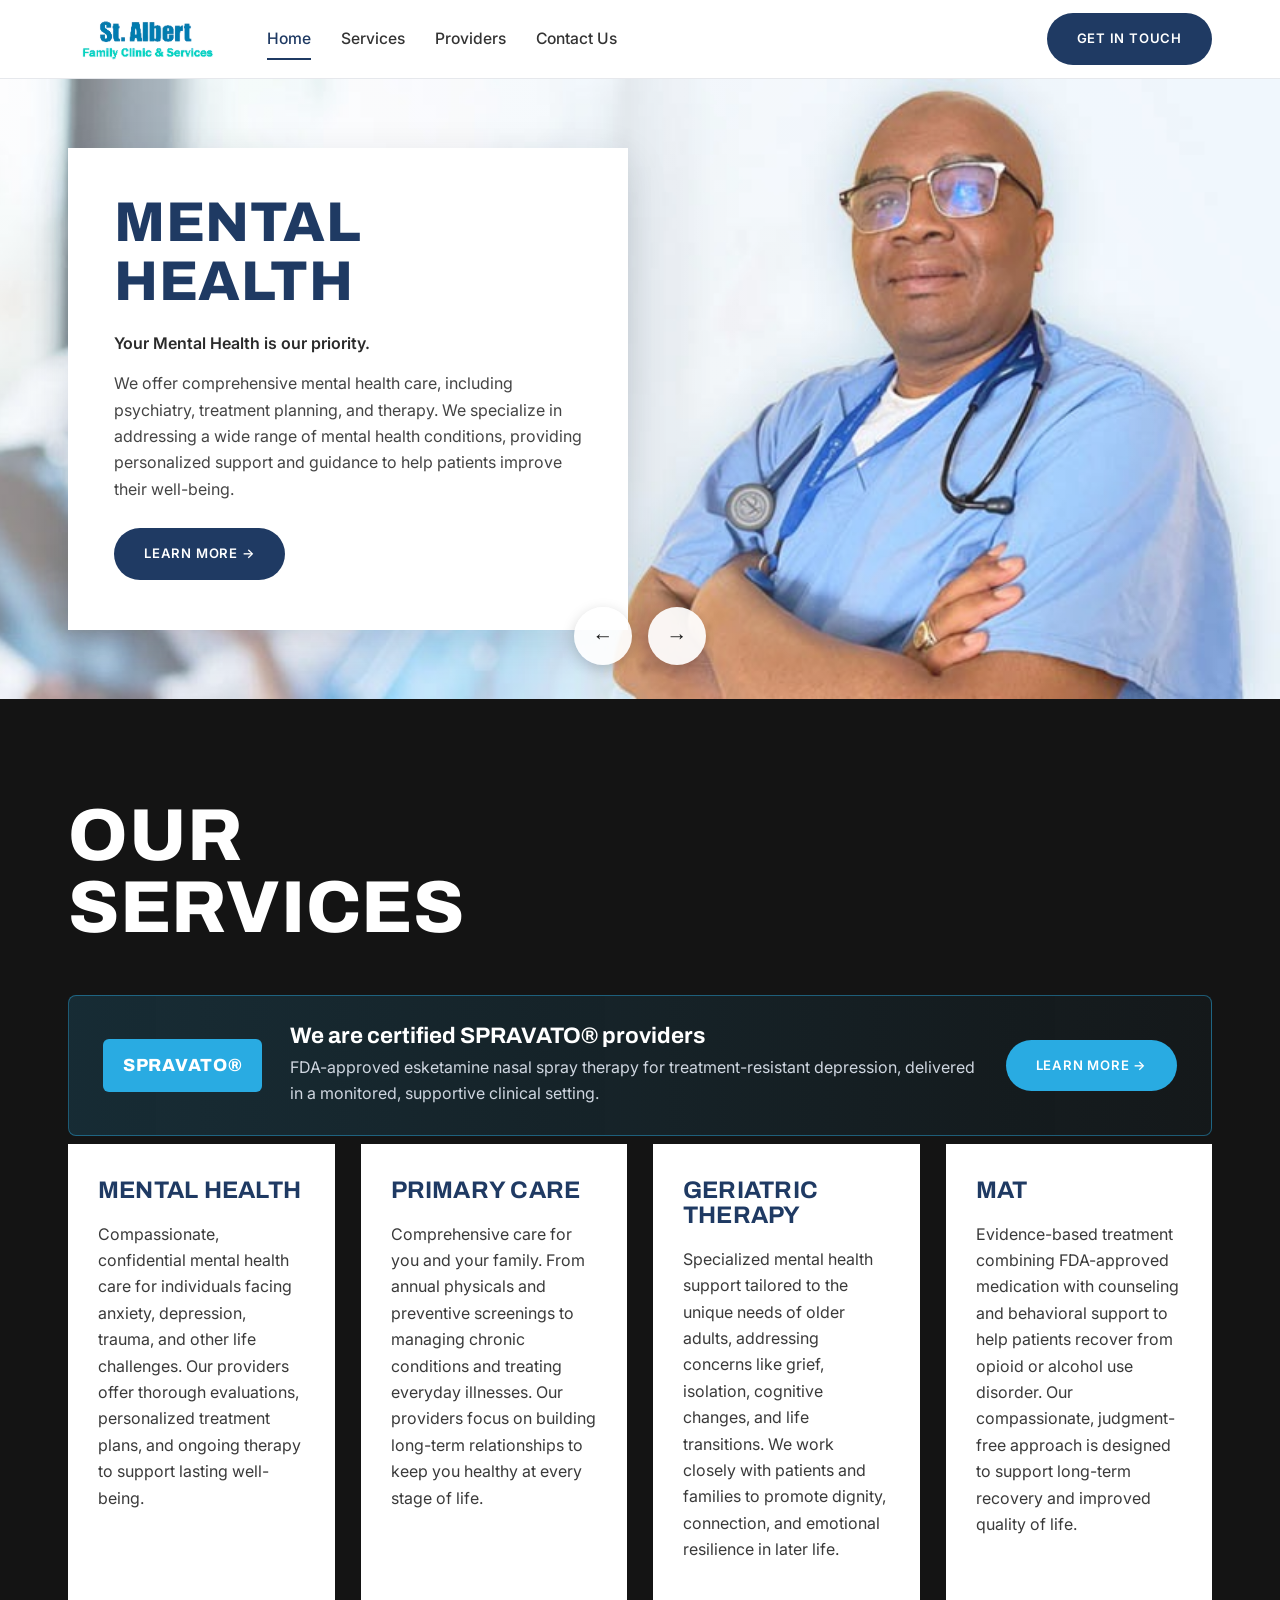
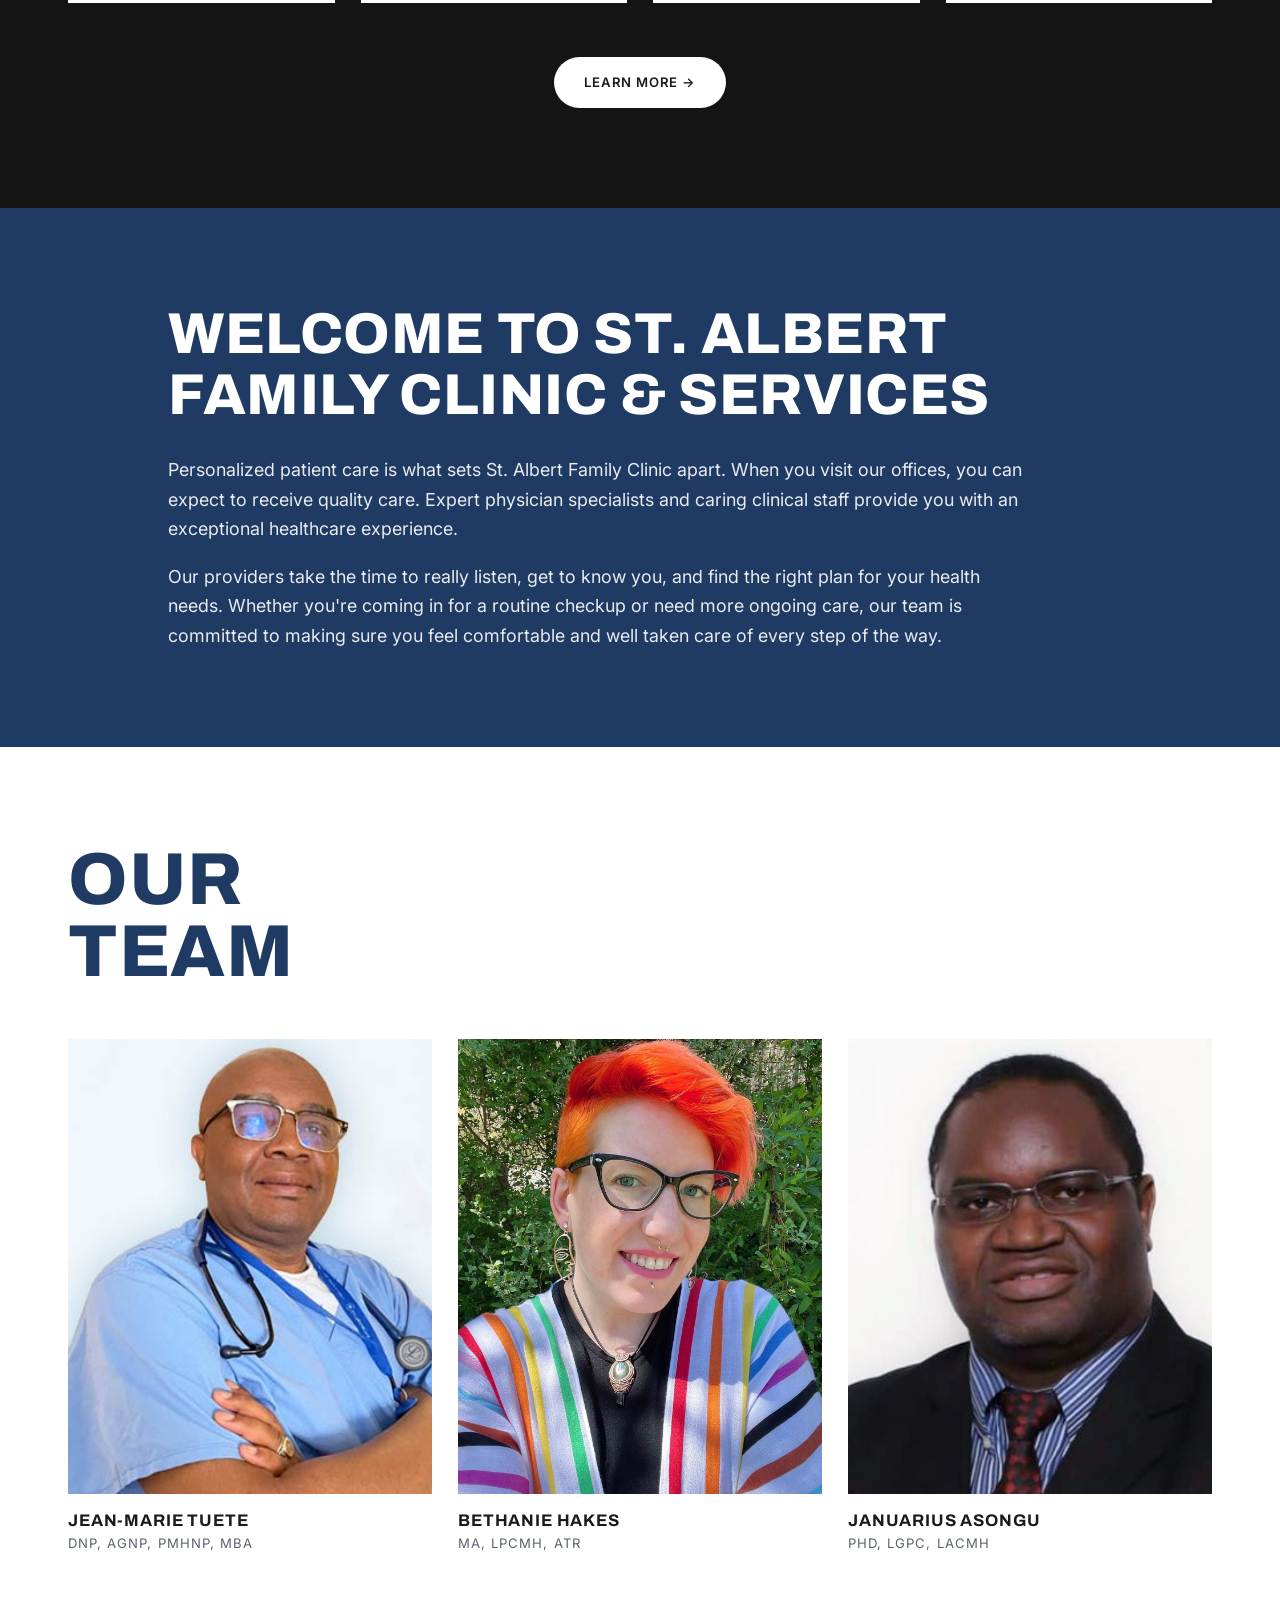
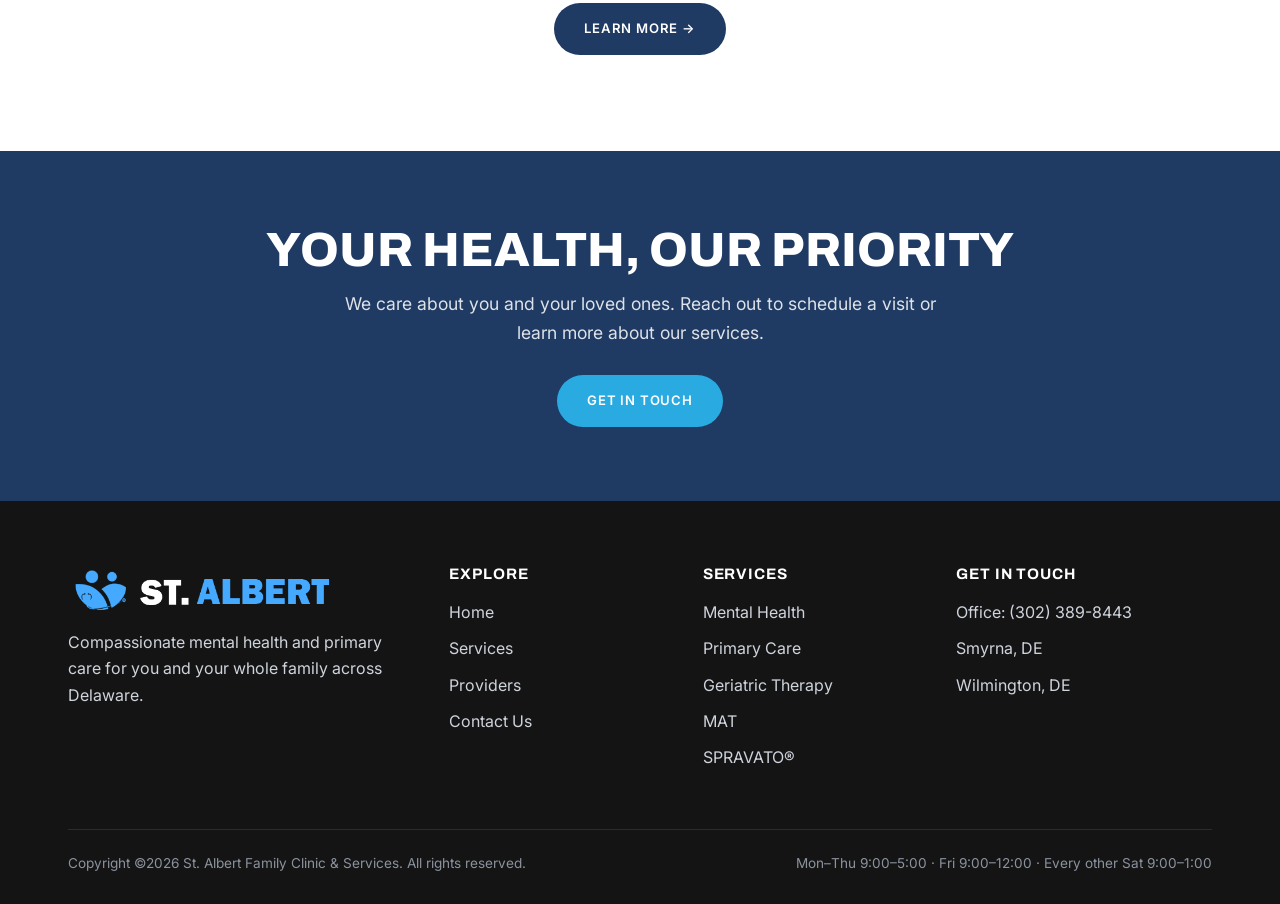
==== commit 957daf26: "Link Spravato "Learn More" to patient education PDF; move callout up On the home page, point the SPR" ====
--- a/index.html
+++ b/index.html
@@ -100,31 +100,31 @@
       <div class="section-head">
         <h2 class="display-title">Our<br />Services</h2>
       </div>
-      <div class="services-grid">
-        <article class="service-card">
-          <h3>Mental Health</h3>
-          <p>Compassionate, confidential mental health care for individuals facing anxiety, depression, trauma, and other life challenges. Our providers offer thorough evaluations, personalized treatment plans, and ongoing therapy to support lasting well-being.</p>
-        </article>
-        <article class="service-card">
-          <h3>Primary Care</h3>
-          <p>Comprehensive care for you and your family. From annual physicals and preventive screenings to managing chronic conditions and treating everyday illnesses. Our providers focus on building long-term relationships to keep you healthy at every stage of life.</p>
-        </article>
-        <article class="service-card">
-          <h3>Geriatric Therapy</h3>
-          <p>Specialized mental health support tailored to the unique needs of older adults, addressing concerns like grief, isolation, cognitive changes, and life transitions. We work closely with patients and families to promote dignity, connection, and emotional resilience in later life.</p>
-        </article>
-        <article class="service-card">
-          <h3>MAT</h3>
-          <p>Evidence-based treatment combining FDA-approved medication with counseling and behavioral support to help patients recover from opioid or alcohol use disorder. Our compassionate, judgment-free approach is designed to support long-term recovery and improved quality of life.</p>
-        </article>
-      </div>
       <div class="spravato-callout">
         <div class="spravato-mark">SPRAVATO®</div>
         <div class="spravato-text">
           <h3>We are certified SPRAVATO® providers</h3>
           <p>FDA-approved esketamine nasal spray therapy for treatment-resistant depression, delivered in a monitored, supportive clinical setting.</p>
         </div>
-        <a href="services.html" class="btn btn-cyan spravato-btn">Learn More →</a>
+        <a href="documents/spravato-patient-education.pdf" class="btn btn-cyan spravato-btn" target="_blank" rel="noopener">Learn More →</a>
+      </div>
+      <div class="services-grid">
+        <article class="service-card">
+          <h3>Mental Health</h3>
+          <p>Compassionate, confidential mental health care for individuals facing anxiety, depression, trauma, and other life challenges. Our providers offer thorough evaluations, personalized treatment plans, and ongoing therapy to support lasting well-being.</p>
+        </article>
+        <article class="service-card">
+          <h3>Primary Care</h3>
+          <p>Comprehensive care for you and your family. From annual physicals and preventive screenings to managing chronic conditions and treating everyday illnesses. Our providers focus on building long-term relationships to keep you healthy at every stage of life.</p>
+        </article>
+        <article class="service-card">
+          <h3>Geriatric Therapy</h3>
+          <p>Specialized mental health support tailored to the unique needs of older adults, addressing concerns like grief, isolation, cognitive changes, and life transitions. We work closely with patients and families to promote dignity, connection, and emotional resilience in later life.</p>
+        </article>
+        <article class="service-card">
+          <h3>MAT</h3>
+          <p>Evidence-based treatment combining FDA-approved medication with counseling and behavioral support to help patients recover from opioid or alcohol use disorder. Our compassionate, judgment-free approach is designed to support long-term recovery and improved quality of life.</p>
+        </article>
       </div>
       <div class="services-cta">
         <a href="services.html" class="btn btn-ghost-light">Learn More →</a>
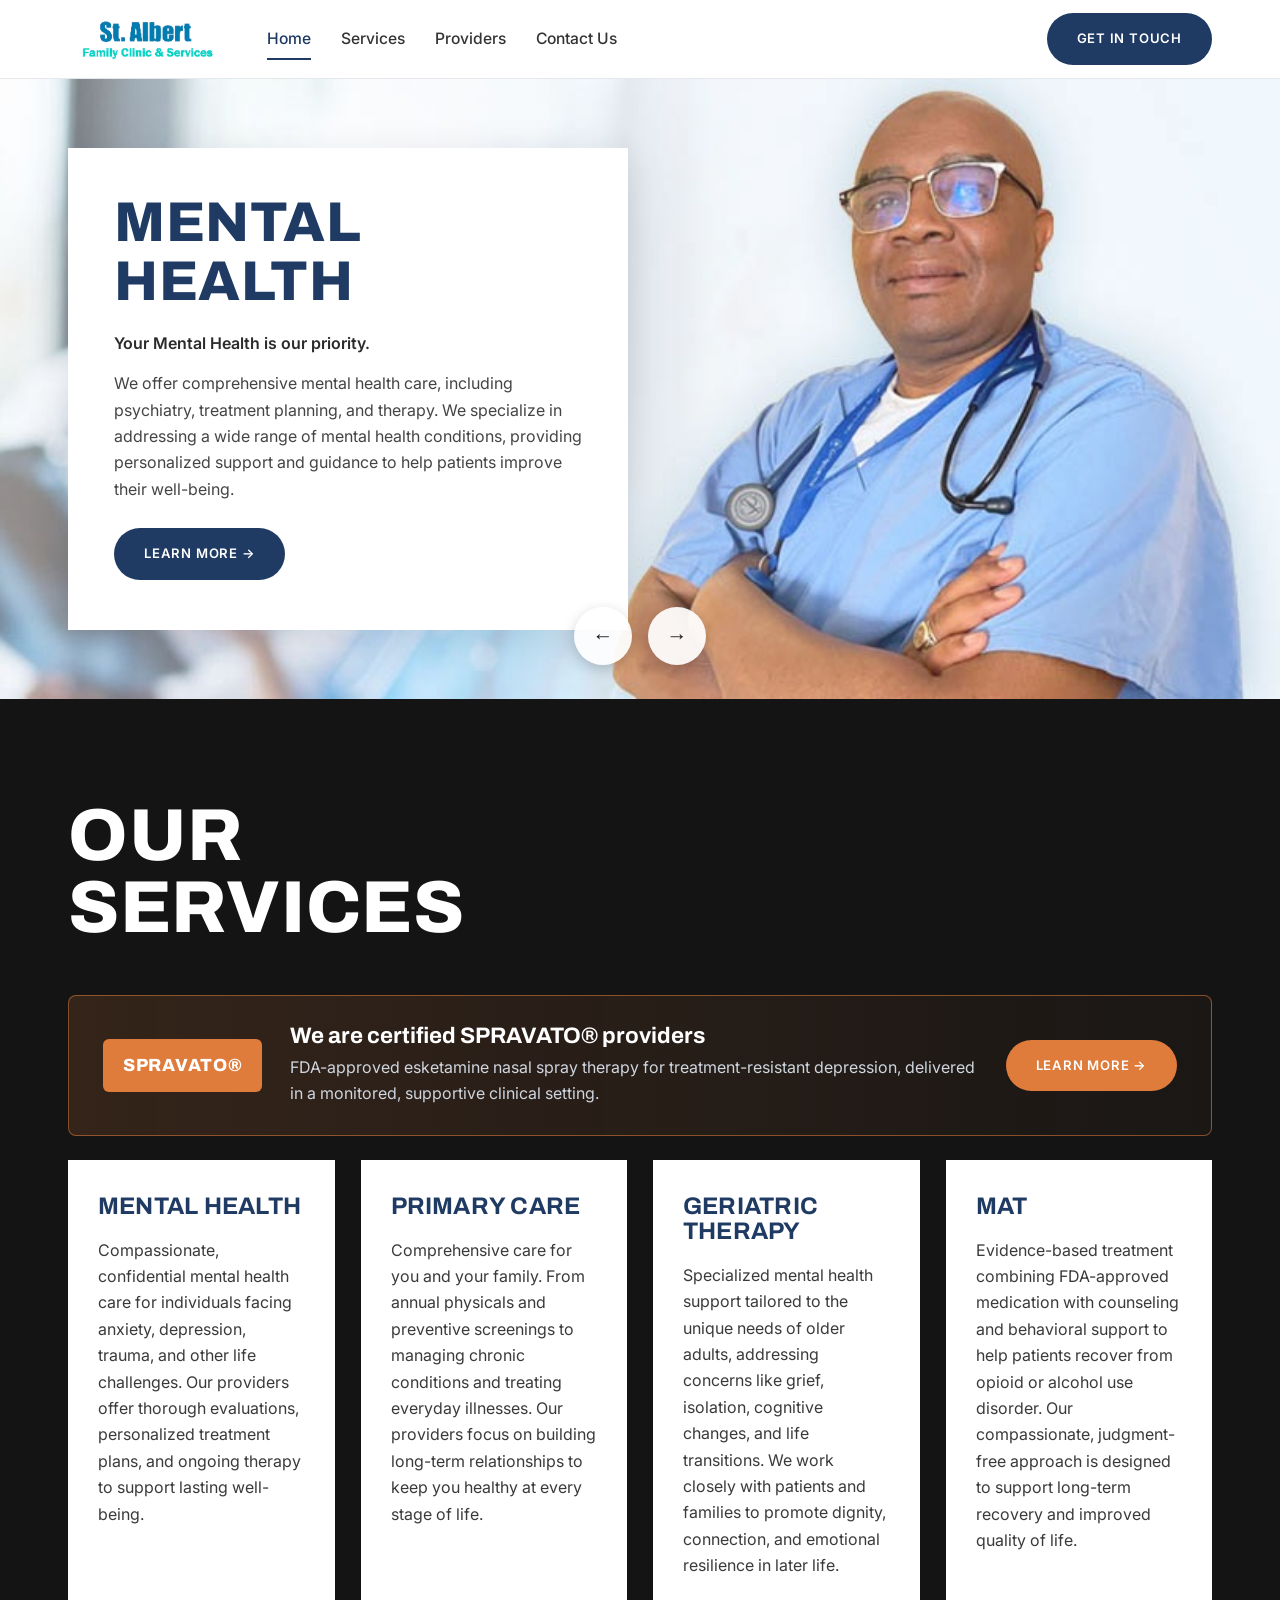
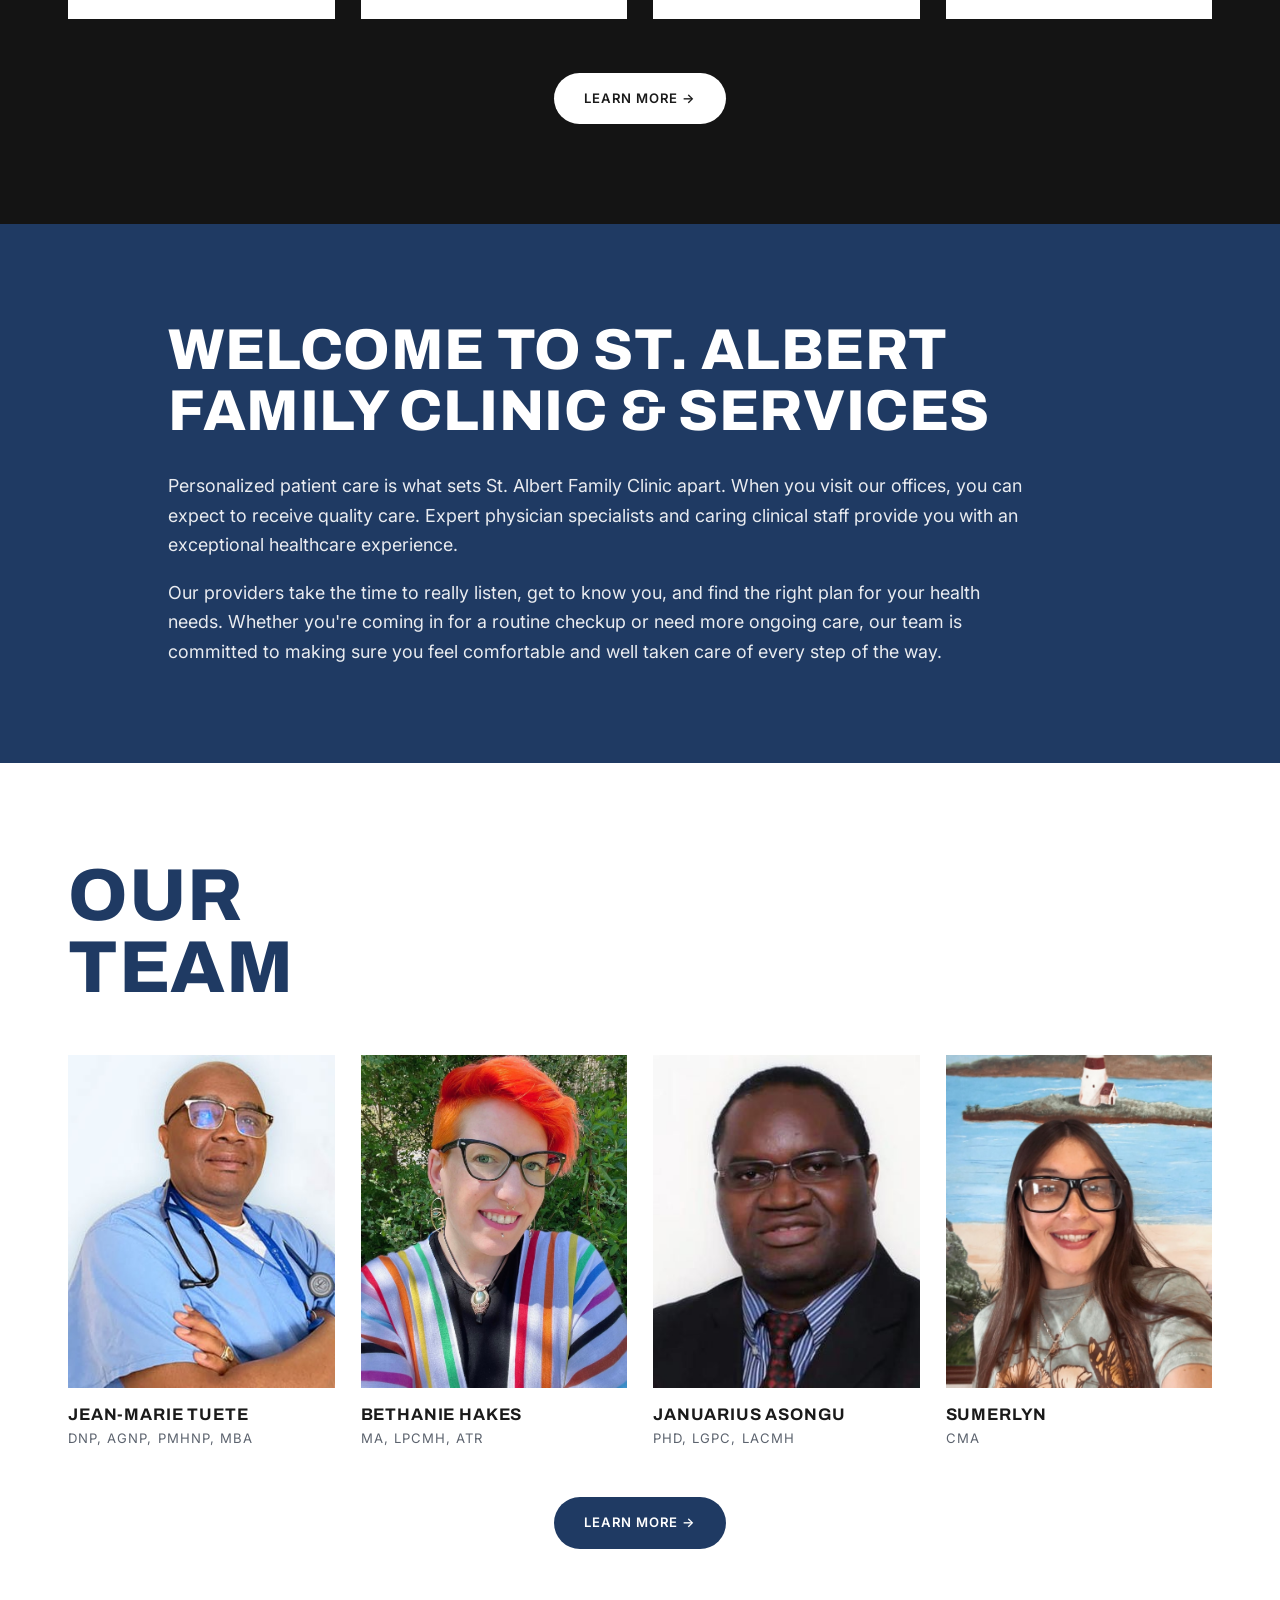
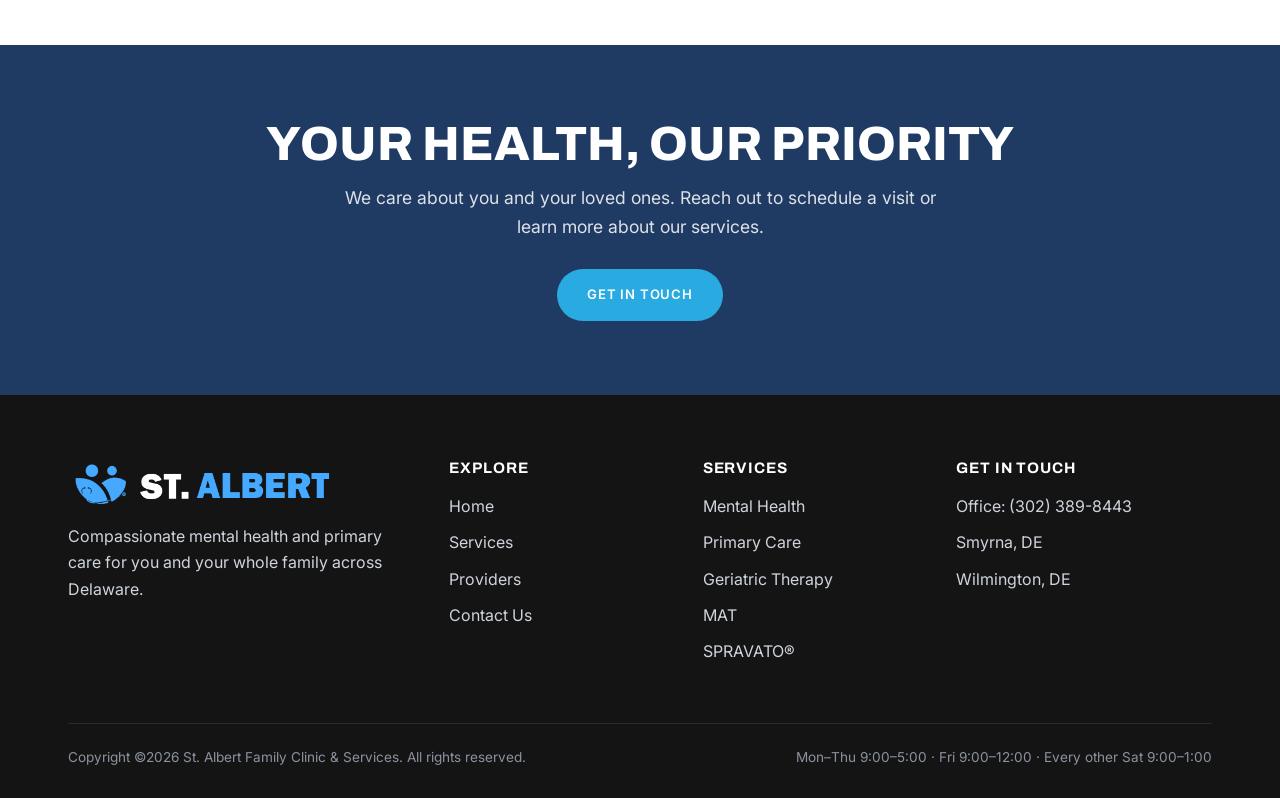
==== commit ff344fd9: "Add provider Sumerlyn to home team row and providers page Add Sumerlyn (Certified Medical Assistant)" ====
--- a/index.html
+++ b/index.html
@@ -165,6 +165,11 @@
           <h3>Januarius Asongu</h3>
           <div class="role">PhD, LGPC, LACMH</div>
         </article>
+        <article class="team-card">
+          <div class="team-photo"><img src="images/sumerlyn.jpg" alt="Sumerlyn" /></div>
+          <h3>Sumerlyn</h3>
+          <div class="role">CMA</div>
+        </article>
       </div>
       <div class="team-cta">
         <a href="providers.html" class="btn btn-navy">Learn More →</a>
--- a/styles.css
+++ b/styles.css
@@ -259,8 +259,9 @@
 /* SPRAVATO highlight callout (inside dark services section) */
 .spravato-callout {
   margin-top: 40px;
-  background: linear-gradient(90deg, rgba(41,171,226,0.16), rgba(41,171,226,0.03));
-  border: 1px solid rgba(41,171,226,0.45);
+  margin-bottom: 24px;
+  background: linear-gradient(90deg, rgba(223,124,60,0.16), rgba(223,124,60,0.03));
+  border: 1px solid rgba(223,124,60,0.55);
   border-radius: 8px;
   padding: 28px 34px;
   display: flex;
@@ -273,7 +274,7 @@
   font-weight: 800;
   letter-spacing: 0.04em;
   color: #fff;
-  background: var(--cyan);
+  background: #DF7C3C;
   padding: 12px 20px;
   border-radius: 6px;
   font-size: 1.1rem;
@@ -288,7 +289,8 @@
   margin-bottom: 6px;
 }
 .spravato-text p { color: #cfd6e0; margin: 0; }
-.spravato-btn { flex-shrink: 0; }
+.spravato-btn { flex-shrink: 0; background: #DF7C3C; }
+.spravato-btn:hover { background: #C96A2D; }
 
 .services-cta { text-align: center; margin-top: 54px; }
 .btn-ghost-light {
@@ -299,7 +301,7 @@
 /* ---------- Team ---------- */
 .team-grid {
   display: grid;
-  grid-template-columns: repeat(3, 1fr);
+  grid-template-columns: repeat(4, 1fr);
   gap: 26px;
   margin-top: 8px;
 }
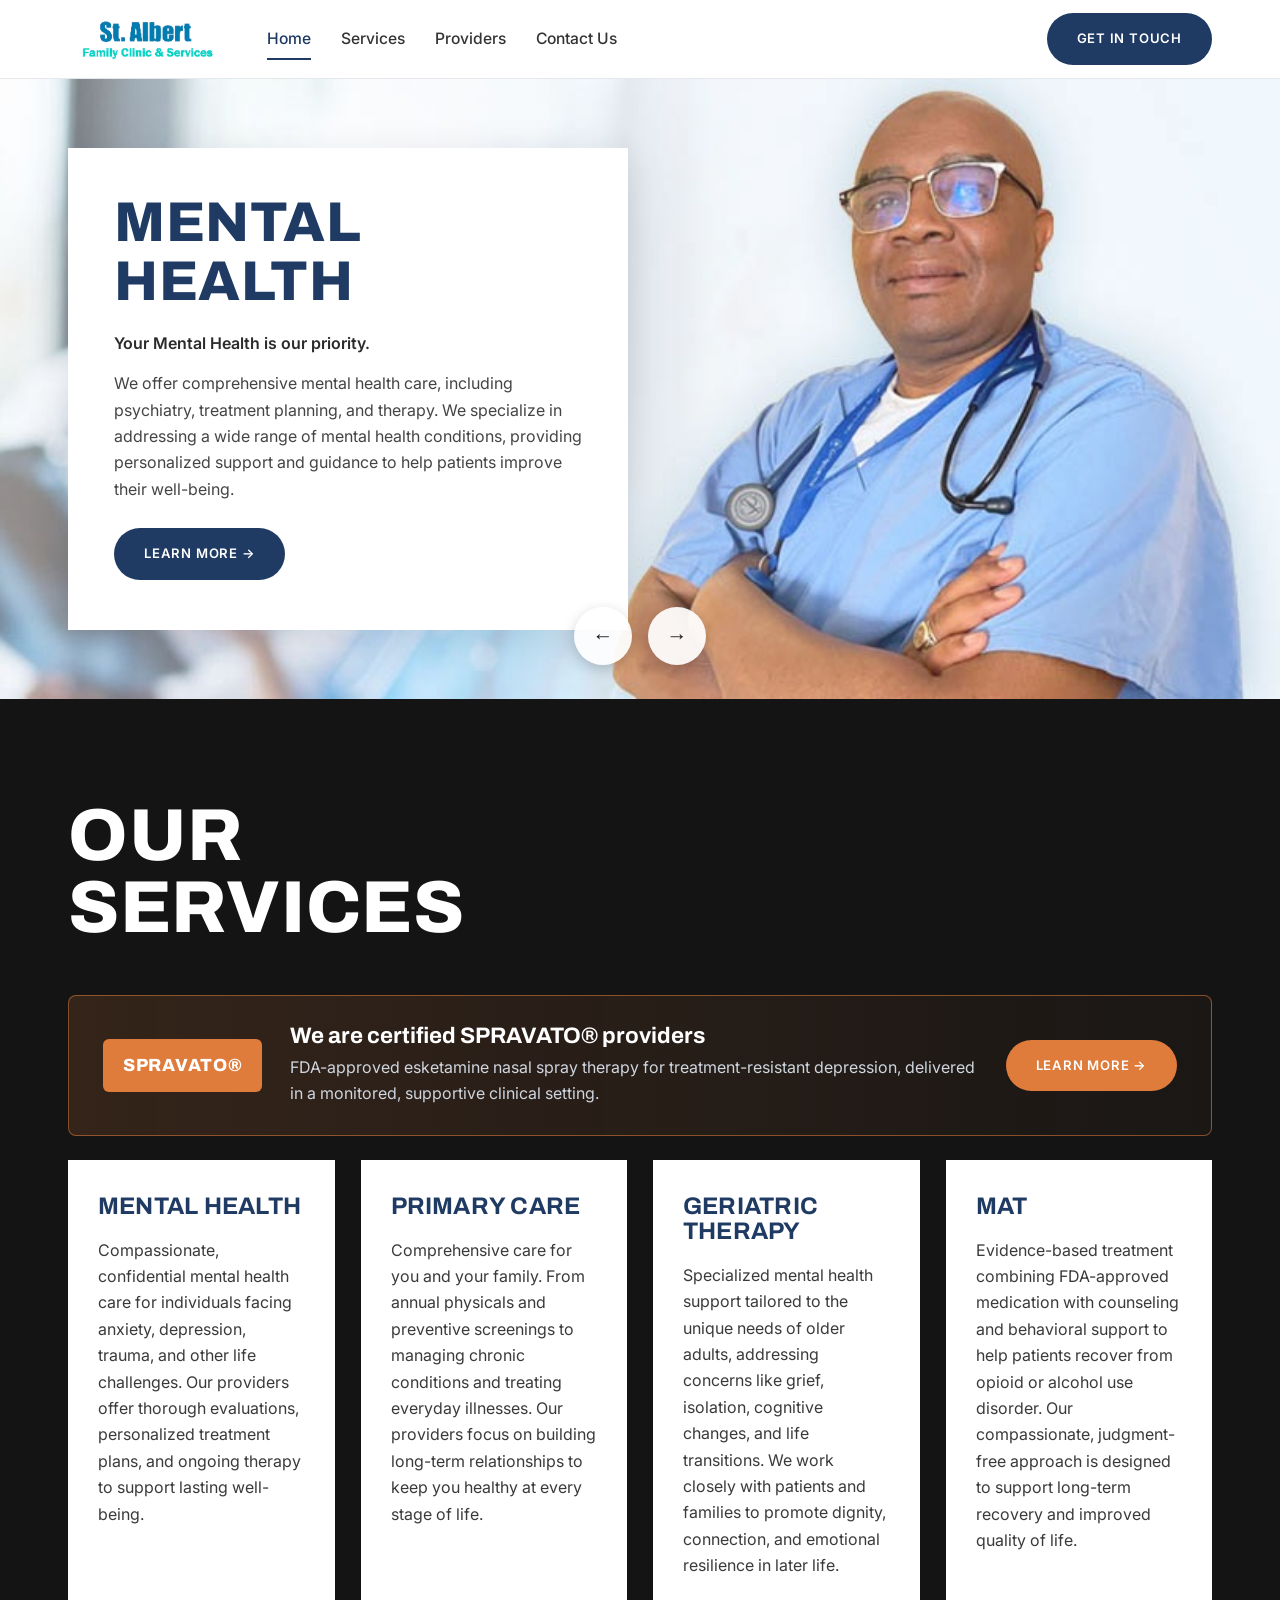
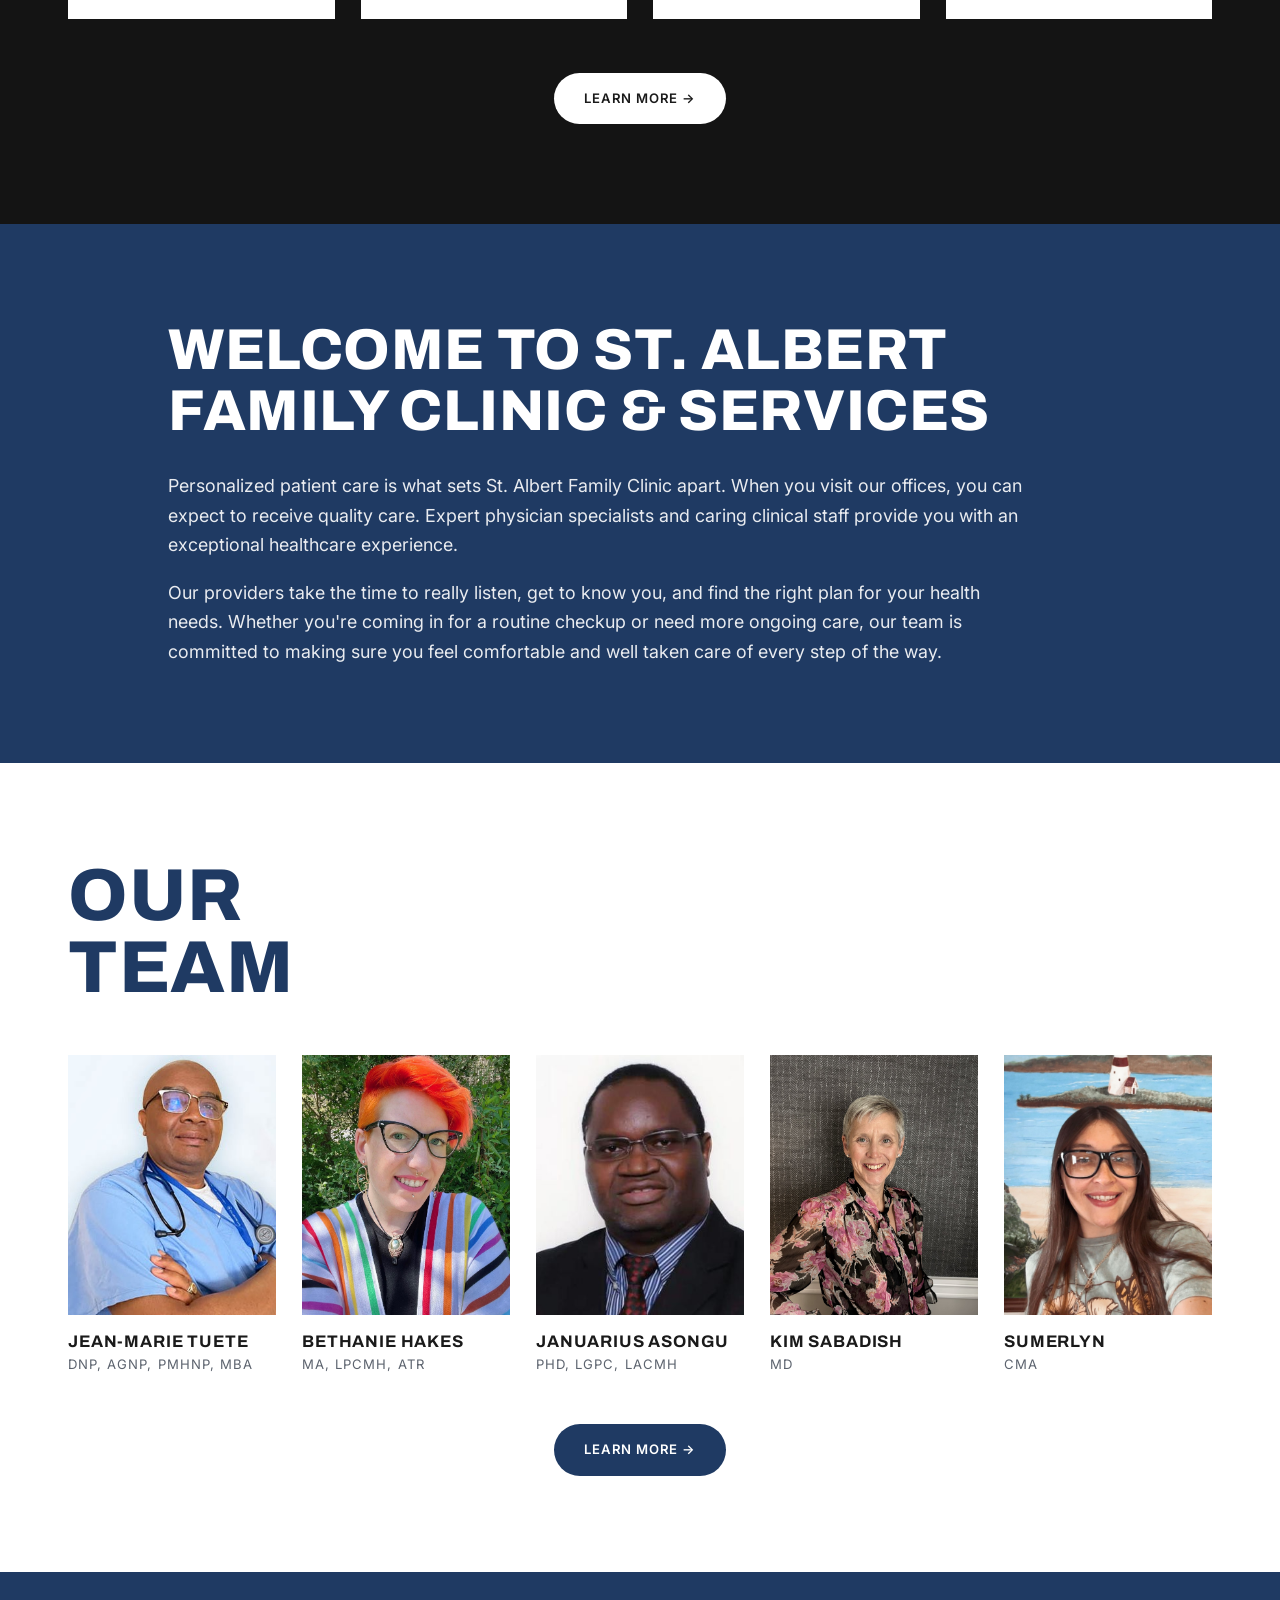
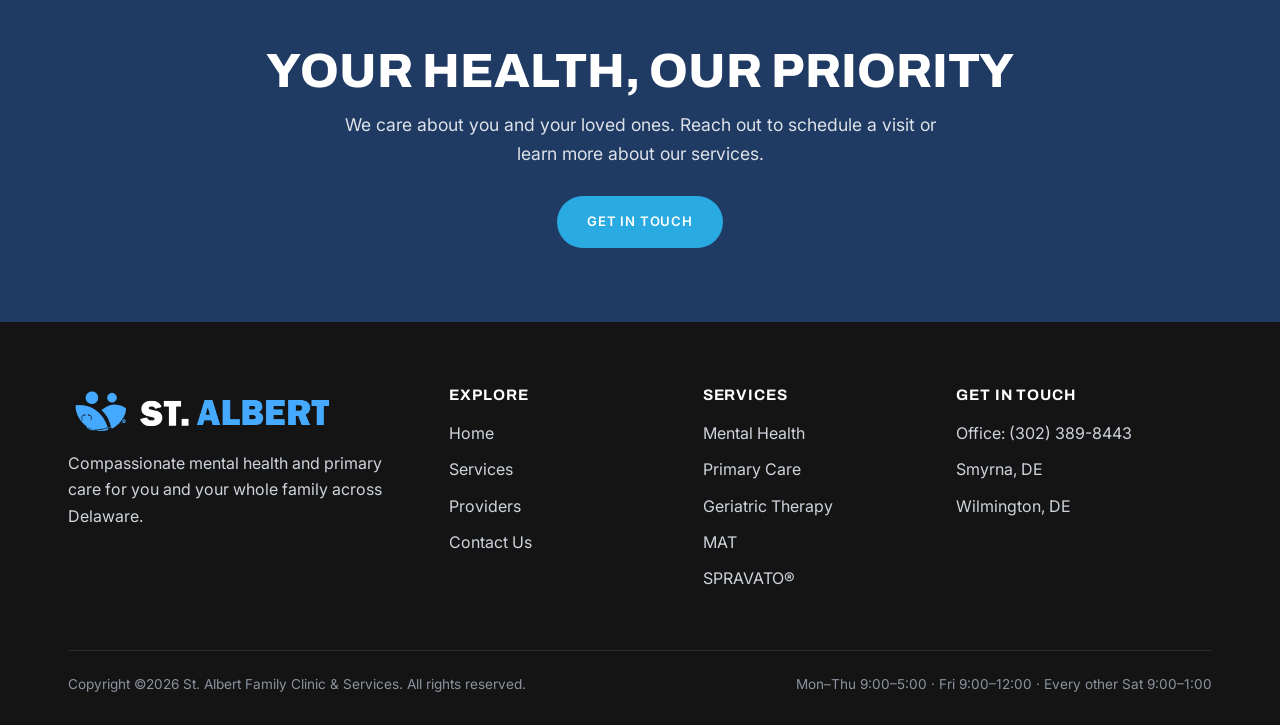
==== commit 885bc5ca: "Add provider Kim Sabadish between JJ and Sumerlyn Add Dr. Kim Sabadish (MD, Internal Medicine / Geri" ====
--- a/index.html
+++ b/index.html
@@ -166,6 +166,11 @@
           <div class="role">PhD, LGPC, LACMH</div>
         </article>
         <article class="team-card">
+          <div class="team-photo"><img src="images/kim-sabadish.jpg" alt="Kim Sabadish" /></div>
+          <h3>Kim Sabadish</h3>
+          <div class="role">MD</div>
+        </article>
+        <article class="team-card">
           <div class="team-photo"><img src="images/sumerlyn.jpg" alt="Sumerlyn" /></div>
           <h3>Sumerlyn</h3>
           <div class="role">CMA</div>
--- a/styles.css
+++ b/styles.css
@@ -301,7 +301,7 @@
 /* ---------- Team ---------- */
 .team-grid {
   display: grid;
-  grid-template-columns: repeat(4, 1fr);
+  grid-template-columns: repeat(5, 1fr);
   gap: 26px;
   margin-top: 8px;
 }
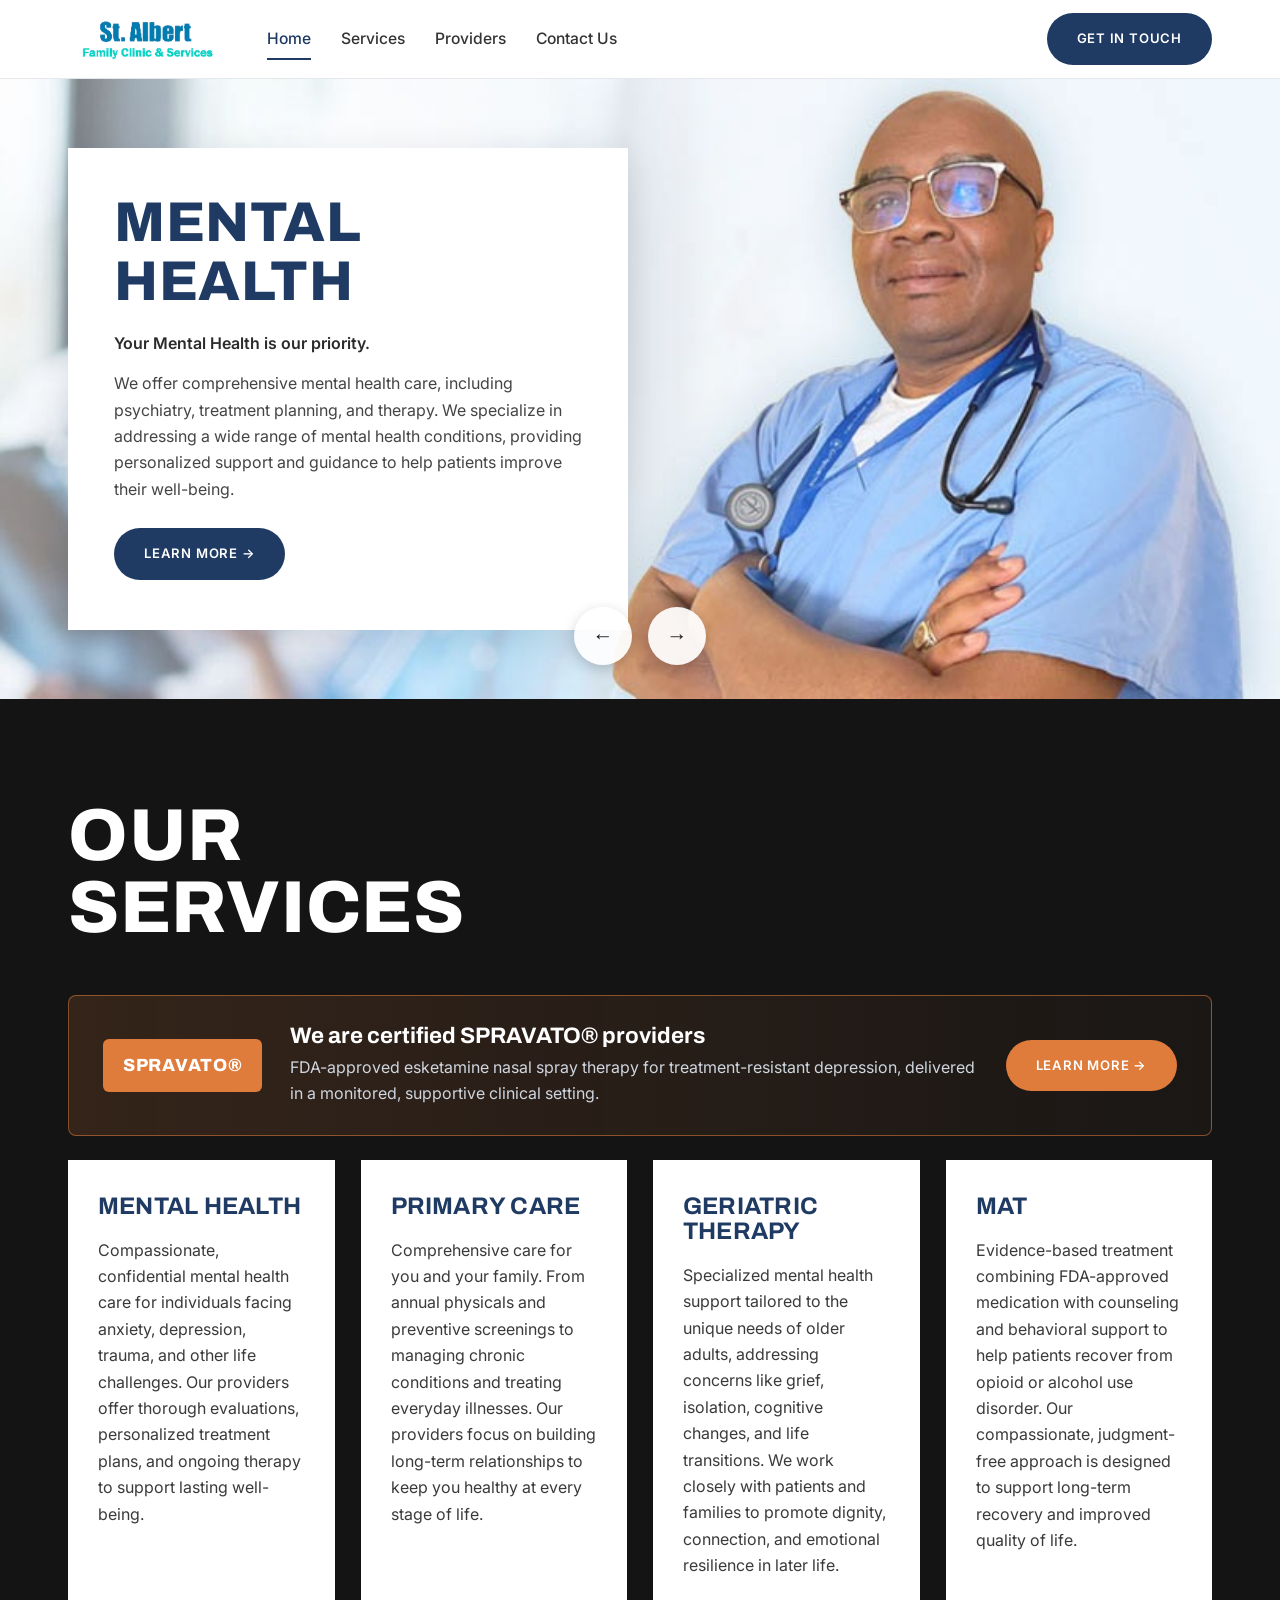
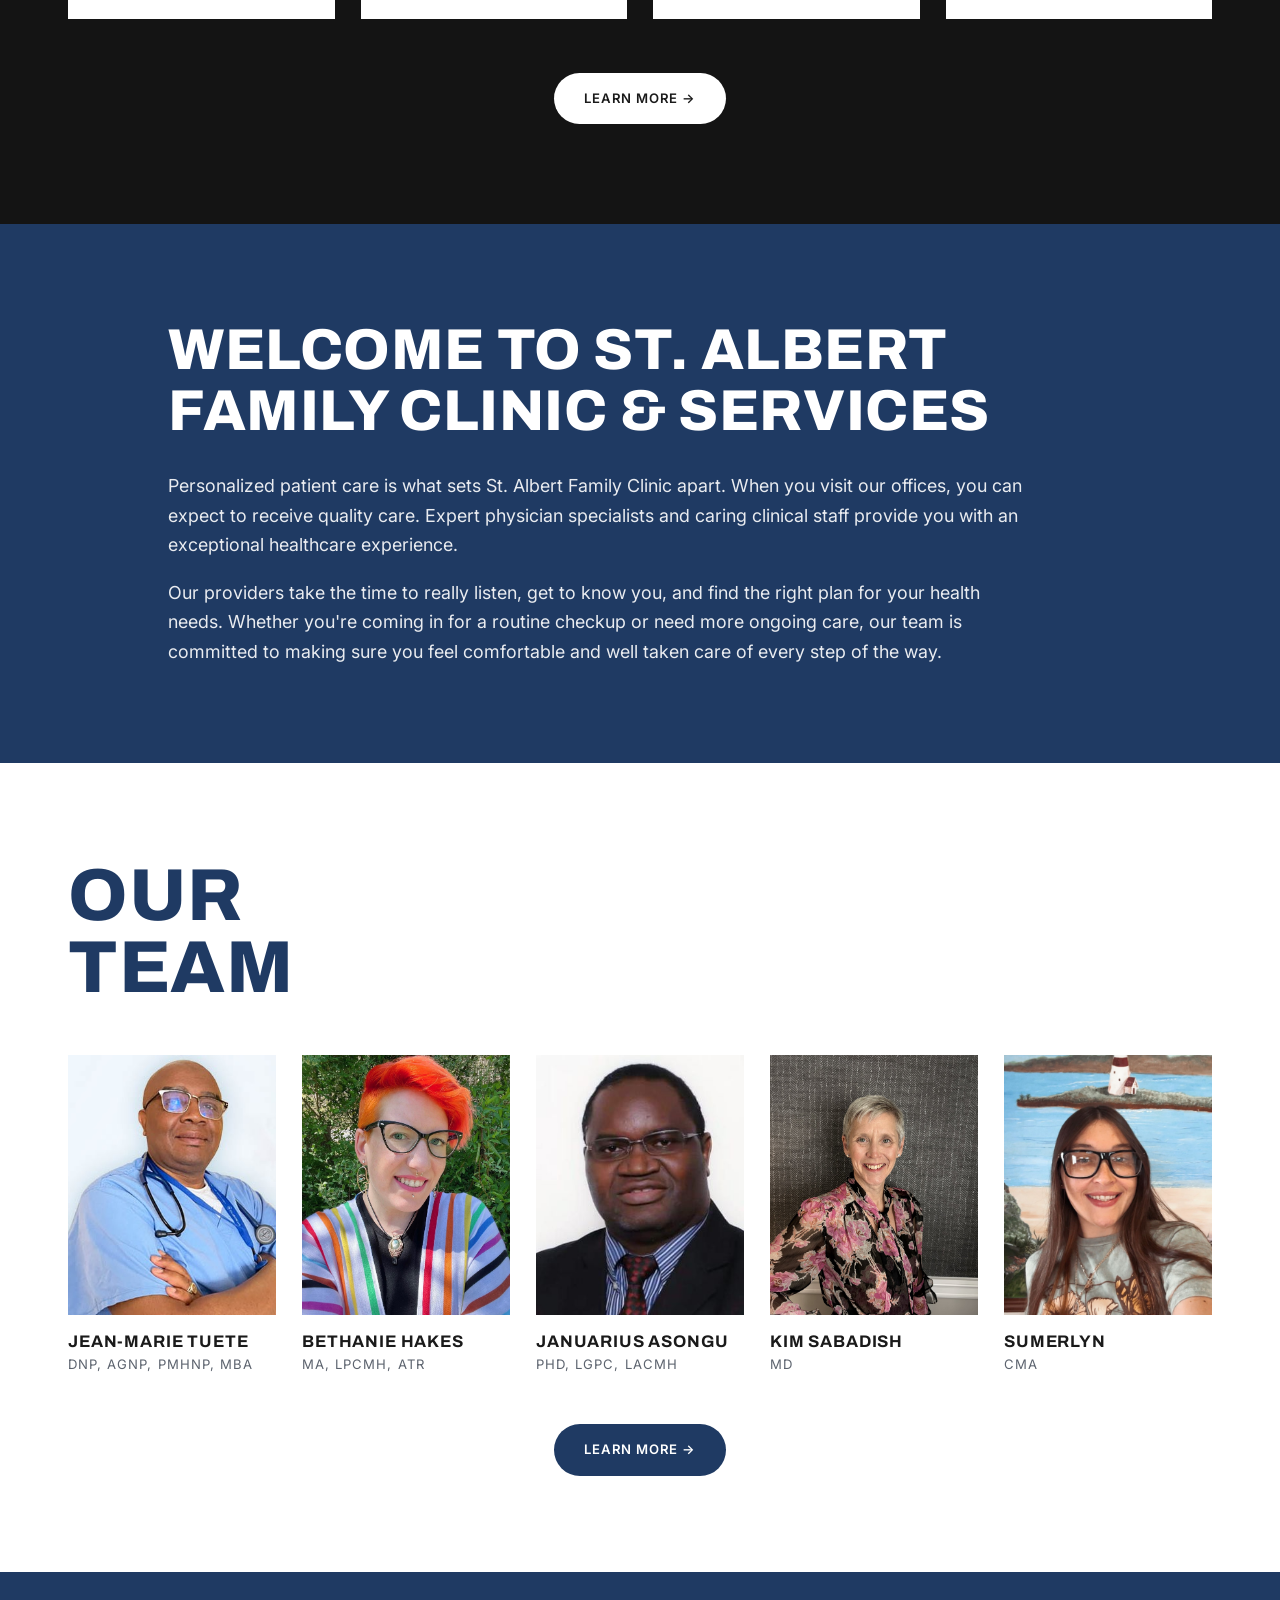
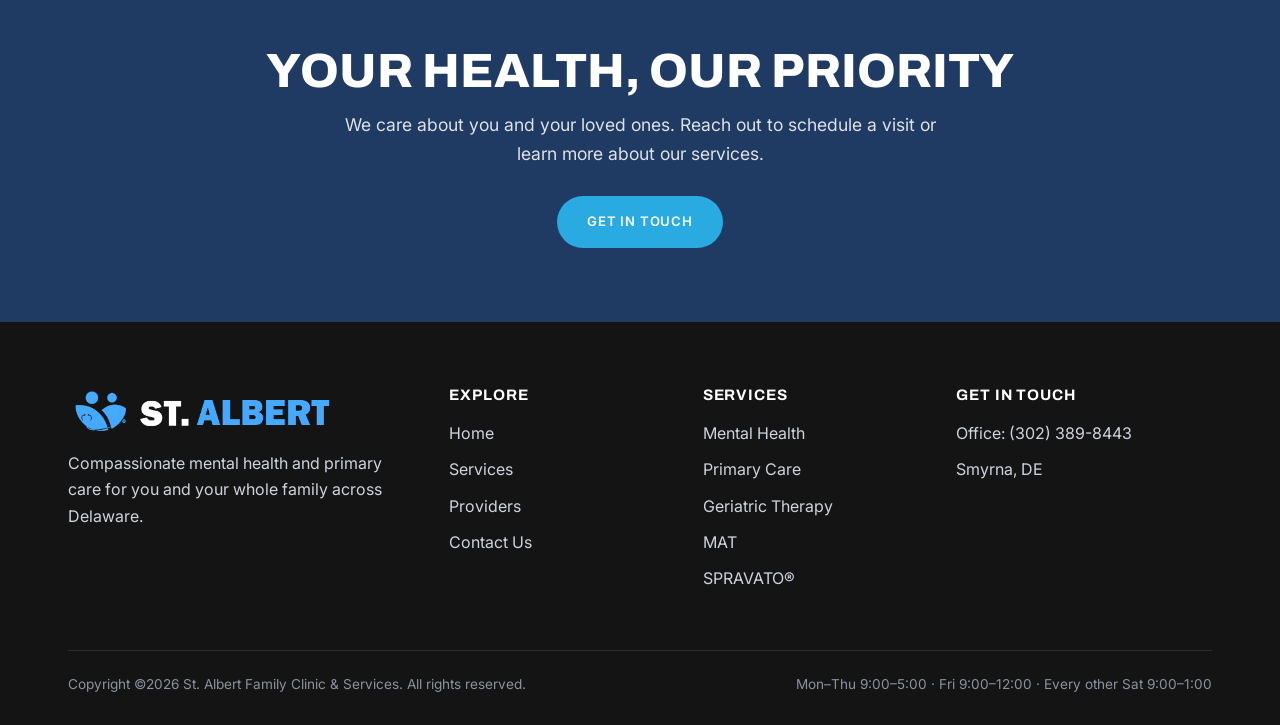
==== commit 6b5b5da2: "Remove Wilmington references from all pages Remove the Wilmington location everywhere it appeared: t" ====
--- a/index.html
+++ b/index.html
@@ -4,7 +4,7 @@
   <meta charset="UTF-8" />
   <meta name="viewport" content="width=device-width, initial-scale=1.0" />
   <title>St. Albert Family Clinic &amp; Services</title>
-  <meta name="description" content="St. Albert Family Clinic & Services offers compassionate mental health and primary care in Delaware. Smyrna and Wilmington." />
+  <meta name="description" content="St. Albert Family Clinic & Services offers compassionate mental health and primary care in Delaware. Smyrna." />
   <link rel="preconnect" href="https://fonts.googleapis.com" />
   <link rel="preconnect" href="https://fonts.gstatic.com" crossorigin />
   <link href="https://fonts.googleapis.com/css2?family=Archivo:wght@500;600;700;800;900&family=Inter:wght@400;500;600;700&display=swap" rel="stylesheet" />
@@ -223,7 +223,6 @@
           <ul class="footer-links">
             <li>Office: <a href="tel:+13023898443">(302) 389-8443</a></li>
             <li>Smyrna, DE</li>
-            <li>Wilmington, DE</li>
           </ul>
         </div>
       </div>
